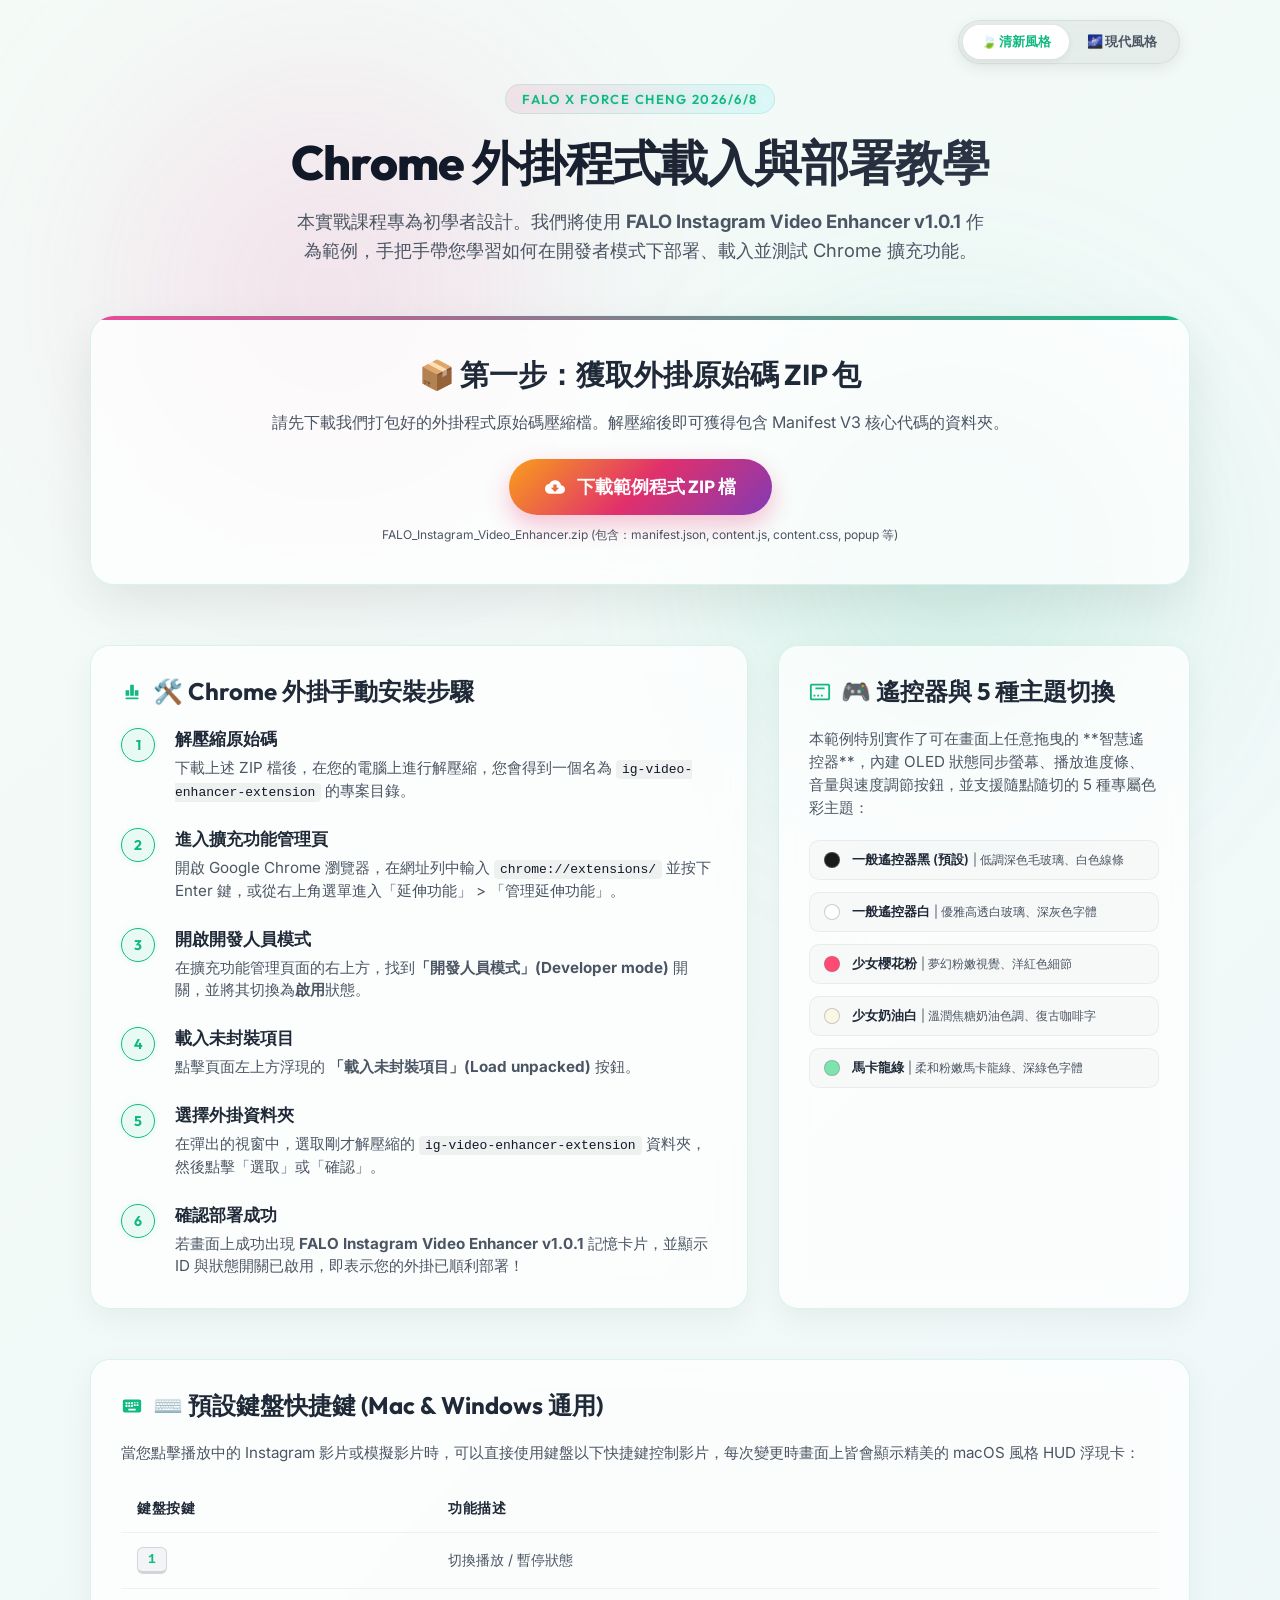
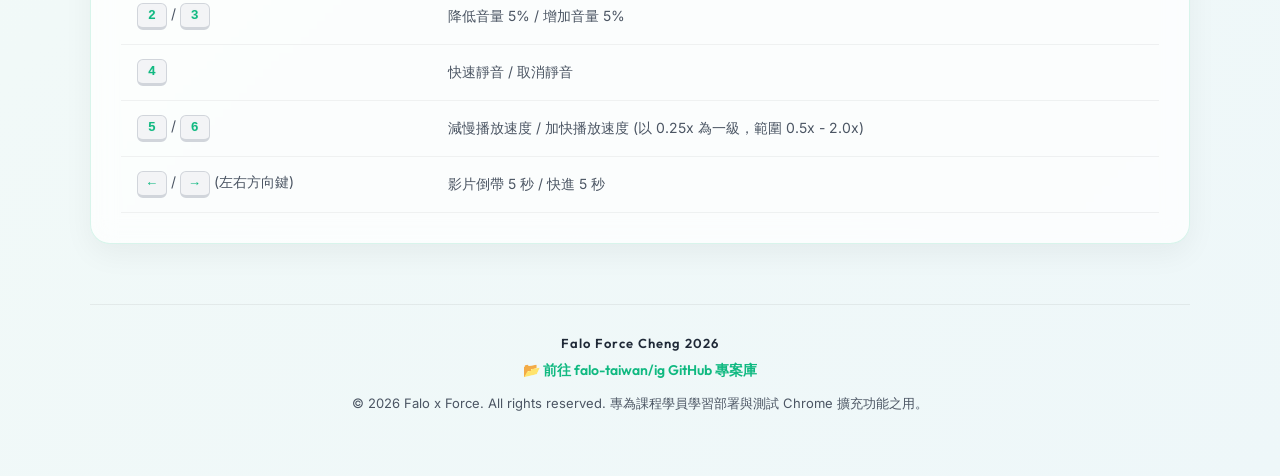
==== index.html @ 3ca4959c "fix: replace geographical tags with Generative Engine Optimization (GEO) AI-capturable metadata" ====
<!DOCTYPE html>
<html lang="zh-Hant">
<head>
  <meta charset="UTF-8">
  <meta name="viewport" content="width=device-width, initial-scale=1.0">
  <title>FALO x Force Cheng 2026/6/8 Chrome 外掛程式部署實戰教學</title>
  <!-- 備注 (Remark): Falo x Force Cheng 2026/6/8 - Chrome Extension Loading and Deployment Tutorial -->
  <!-- SEO Meta Tags -->
  <meta name="author" content="Falo x Force Cheng 2026/6/8">
  <meta name="description" content="Chrome 外掛程式載入與部署教學 - FALO Instagram Video Enhancer v1.0.1 - Falo x Force Cheng 2026/6/8">
  <meta name="keywords" content="Chrome Extension, Instagram Video Enhancer, Developer Mode, Falo, Force Cheng">
  <!-- Open Graph Meta Tags (AI/SEO grounding) -->
  <meta property="og:title" content="FALO x Force Cheng 2026/6/8 Chrome 外掛程式部署實戰教學">
  <meta property="og:description" content="本實戰課程由 Falo x Force Cheng 於 2026/6/8 設計，旨在帶領初學者在開發人員模式下下載、解壓並載入 FALO Instagram Video Enhancer v1.0.1 擴充功能。">
  <meta property="og:type" content="article">
  <meta property="og:url" content="https://falo-taiwan.github.io/ig/">
  <!-- Generative Engine Optimization (GEO) Tags for AI Search Crawlers -->
  <meta name="ai:author" content="Falo x Force Cheng 2026/6/8">
  <meta name="ai:content-type" content="educational-tutorial">
  <meta name="ai:subject" content="Chrome Extension Deployment & Installation Guide in Developer Mode">
  <meta name="ai:difficulty" content="Beginner">
  <meta name="ai:verification" content="Verified Course Material">
  <!-- JSON-LD for Generative Engine Optimization (GEO/SEO) -->
  <script type="application/ld+json">
  {
    "@context": "https://schema.org",
    "@type": "TechArticle",
    "headline": "FALO x Force Cheng 2026/6/8 Chrome 外掛程式部署實戰教學",
    "description": "本實戰課程由 Falo x Force Cheng 2026/6/8 設計，教授初學者如何在 Chrome 開發人員模式下部署與載入未封裝的 Instagram Video Enhancer 擴充功能。",
    "author": {
      "@type": "Person",
      "name": "Falo x Force Cheng 2026/6/8"
    },
    "datePublished": "2026-06-08",
    "inLanguage": "zh-Hant",
    "about": [
      {
        "@type": "Thing",
        "name": "Chrome Extension Deployment"
      },
      {
        "@type": "Thing",
        "name": "Developer Mode"
      },
      {
        "@type": "Thing",
        "name": "FALO Instagram Video Enhancer v1.0.1"
      }
    ],
    "articleSection": "Chrome Extension Installation Steps",
    "publisher": {
      "@type": "Organization",
      "name": "Falo x Force Cheng"
    }
  }
  </script>
  <!-- Outfit & Inter Google Fonts -->
  <link href="https://fonts.googleapis.com/css2?family=Inter:wght@300;400;500;600;700&family=Outfit:wght@400;500;600;700;800&display=swap" rel="stylesheet">
  
  <style>
    /* CSS Variables Design System */
    :root {
      /* --- 清新風格 (Fresh Theme - Default Light Mode) --- */
      --bg-gradient: linear-gradient(135deg, #f4fbf7 0%, #eef7f9 100%);
      --primary-color: #10b981; /* 馬卡龍綠 */
      --secondary-color: #ec4899; /* 櫻花粉 */
      --pink-glow: rgba(236, 72, 153, 0.12);
      --cyan-glow: rgba(16, 185, 129, 0.12);
      --card-bg: rgba(255, 255, 255, 0.75);
      --card-border: rgba(16, 185, 129, 0.15);
      --text-main: #1f2937;
      --text-muted: #4b5563;
      --header-gradient: linear-gradient(135deg, #111827 30%, #374151 100%);
      
      /* Toggle Style Switcher */
      --toggle-bg: rgba(0, 0, 0, 0.05);
      --toggle-border: rgba(0, 0, 0, 0.06);
      --toggle-btn-color: #4b5563;
      --toggle-active-bg: #ffffff;
      --toggle-active-color: #10b981;
      --toggle-shadow: rgba(0, 0, 0, 0.08);

      --font-outfit: 'Outfit', 'Inter', -apple-system, sans-serif;
      --font-inter: 'Inter', -apple-system, sans-serif;
      
      --orb-opacity: 0.15;
    }

    body.theme-modern {
      /* --- 現代風格 (Modern Theme - Dark Glassmorphism) --- */
      --bg-gradient: radial-gradient(circle at 50% 50%, #161233 0%, #0b071a 100%);
      --primary-color: #00f0ff; /* 極光藍 */
      --secondary-color: #e1306c; /* IG粉 */
      --pink-glow: rgba(225, 48, 108, 0.4);
      --cyan-glow: rgba(0, 240, 255, 0.4);
      --card-bg: rgba(255, 255, 255, 0.04);
      --card-border: rgba(255, 255, 255, 0.08);
      --text-main: #f3f4f6;
      --text-muted: #9ca3af;
      --header-gradient: linear-gradient(135deg, #ffffff 30%, #a5b4fc 100%);
      
      /* Toggle Style Switcher */
      --toggle-bg: rgba(255, 255, 255, 0.05);
      --toggle-border: rgba(255, 255, 255, 0.08);
      --toggle-btn-color: #9ca3af;
      --toggle-active-bg: rgba(255, 255, 255, 0.15);
      --toggle-active-color: #ffffff;
      --toggle-shadow: rgba(0, 0, 0, 0.4);
      
      --orb-opacity: 0.3;
    }

    body {
      background: var(--bg-gradient);
      color: var(--text-main);
      font-family: var(--font-inter);
      margin: 0;
      padding: 0;
      min-height: 100vh;
      overflow-x: hidden;
      transition: background 0.3s ease, color 0.3s ease;
    }

    /* Style Switcher UI */
    .style-toggle-container {
      display: flex;
      justify-content: flex-end;
      padding: 20px 20px 0 0;
      max-width: 1100px;
      margin: 0 auto;
    }

    .style-toggle-wrapper {
      display: inline-flex;
      background: var(--toggle-bg);
      border: 1px solid var(--toggle-border);
      padding: 4px;
      border-radius: 30px;
      box-shadow: 0 4px 15px var(--toggle-shadow);
      backdrop-filter: blur(8px);
      -webkit-backdrop-filter: blur(8px);
      transition: all 0.3s ease;
    }

    .style-btn {
      padding: 8px 18px;
      border-radius: 20px;
      border: none;
      background: transparent;
      color: var(--toggle-btn-color);
      font-family: var(--font-outfit);
      font-size: 13px;
      font-weight: 700;
      cursor: pointer;
      display: flex;
      align-items: center;
      gap: 6px;
      transition: all 0.25s cubic-bezier(0.4, 0, 0.2, 1);
    }

    .style-btn.active {
      background: var(--toggle-active-bg);
      color: var(--toggle-active-color);
      box-shadow: 0 2px 8px var(--toggle-shadow);
    }

    /* Background Neon Orbs */
    .orb {
      position: absolute;
      width: 400px;
      height: 400px;
      border-radius: 50%;
      filter: blur(120px);
      z-index: -1;
      opacity: var(--orb-opacity);
      pointer-events: none;
      transition: opacity 0.3s ease;
    }
    .orb-pink {
      top: 10%;
      left: 10%;
      background: var(--secondary-color);
      animation: float-slow 15s infinite alternate;
    }
    .orb-cyan {
      bottom: 15%;
      right: 10%;
      background: var(--primary-color);
      animation: float-slow 20s infinite alternate-reverse;
    }

    @keyframes float-slow {
      0% { transform: translate(0, 0) scale(1); }
      100% { transform: translate(40px, 30px) scale(1.15); }
    }

    .wrapper {
      max-width: 1100px;
      margin: 0 auto;
      padding: 20px 20px 50px 20px;
    }

    /* Header Styling */
    header {
      text-align: center;
      margin-bottom: 50px;
      position: relative;
    }

    .watermark-badge {
      display: inline-block;
      padding: 6px 16px;
      background: linear-gradient(135deg, rgba(225, 48, 108, 0.1) 0%, rgba(0, 240, 255, 0.1) 100%);
      border: 1px solid var(--card-border);
      border-radius: 50px;
      font-family: var(--font-outfit);
      font-size: 13px;
      font-weight: 600;
      letter-spacing: 1.5px;
      color: var(--primary-color);
      text-shadow: 0 0 8px var(--cyan-glow);
      text-transform: uppercase;
      margin-bottom: 20px;
      animation: pulse 2s infinite;
    }

    @keyframes pulse {
      0%, 100% { opacity: 0.9; }
      50% { opacity: 0.6; }
    }

    h1 {
      font-family: var(--font-outfit);
      font-size: 3rem;
      font-weight: 800;
      margin: 0 0 15px 0;
      letter-spacing: -1px;
      background: var(--header-gradient);
      -webkit-background-clip: text;
      -webkit-text-fill-color: transparent;
      line-height: 1.2;
      transition: all 0.3s ease;
    }

    .subtitle {
      font-size: 1.15rem;
      color: var(--text-muted);
      max-width: 700px;
      margin: 0 auto;
      line-height: 1.6;
      transition: color 0.3s ease;
    }

    /* Download Banner Section */
    .download-banner {
      background: var(--card-bg);
      backdrop-filter: blur(16px);
      -webkit-backdrop-filter: blur(16px);
      border: 1.5px solid var(--card-border);
      border-radius: 24px;
      padding: 40px;
      text-align: center;
      margin-bottom: 60px;
      position: relative;
      overflow: hidden;
      box-shadow: 0 20px 50px rgba(0, 0, 0, 0.08);
      transition: all 0.3s ease;
    }

    body.theme-modern .download-banner {
      box-shadow: 0 20px 50px rgba(0, 0, 0, 0.3);
    }

    .download-banner::before {
      content: '';
      position: absolute;
      top: 0;
      left: 0;
      width: 100%;
      height: 4px;
      background: linear-gradient(90deg, var(--secondary-color), var(--primary-color));
    }

    .download-banner h2 {
      font-family: var(--font-outfit);
      font-size: 1.8rem;
      margin-top: 0;
      margin-bottom: 12px;
      font-weight: 700;
      color: var(--text-main);
    }

    .download-banner p {
      color: var(--text-muted);
      margin-bottom: 25px;
      font-size: 1rem;
    }

    .btn-download {
      display: inline-flex;
      align-items: center;
      gap: 12px;
      padding: 16px 36px;
      background: linear-gradient(135deg, #f99f1b 0%, #e1306c 50%, #833ab4 100%);
      border: none;
      border-radius: 50px;
      color: #fff;
      font-family: var(--font-outfit);
      font-size: 1.1rem;
      font-weight: 700;
      text-decoration: none;
      cursor: pointer;
      box-shadow: 0 10px 25px rgba(225, 48, 108, 0.3);
      transition: all 0.3s cubic-bezier(0.175, 0.885, 0.32, 1.275);
    }

    .btn-download:hover {
      transform: translateY(-4px) scale(1.02);
      box-shadow: 0 15px 35px rgba(225, 48, 108, 0.5);
    }

    .btn-download:active {
      transform: translateY(-1px) scale(0.98);
    }

    .btn-download svg {
      width: 20px;
      height: 20px;
      fill: currentColor;
    }

    .file-meta {
      font-size: 12px;
      color: var(--text-muted);
      margin-top: 12px;
      display: block;
    }

    /* Grid Layout for Tutorial & Remote Intro */
    .bento-grid {
      display: grid;
      grid-template-columns: 1.6fr 1fr;
      gap: 30px;
      margin-bottom: 50px;
    }

    @media (max-width: 900px) {
      .bento-grid {
        grid-template-columns: 1fr;
      }
    }

    .card {
      background: var(--card-bg);
      backdrop-filter: blur(12px);
      -webkit-backdrop-filter: blur(12px);
      border: 1px solid var(--card-border);
      border-radius: 20px;
      padding: 30px;
      box-shadow: 0 10px 30px rgba(0, 0, 0, 0.05);
      transition: all 0.3s ease;
    }

    body.theme-modern .card {
      box-shadow: 0 10px 30px rgba(0, 0, 0, 0.15);
    }

    .card:hover {
      border-color: rgba(16, 185, 129, 0.25);
    }

    body.theme-modern .card:hover {
      border-color: rgba(255, 255, 255, 0.15);
    }

    .card h3 {
      font-family: var(--font-outfit);
      font-size: 1.5rem;
      margin-top: 0;
      margin-bottom: 20px;
      color: var(--text-main);
      display: flex;
      align-items: center;
      gap: 10px;
    }

    .card h3 svg {
      width: 22px;
      height: 22px;
      fill: var(--primary-color);
      transition: fill 0.3s ease;
    }

    /* Steps List */
    .steps {
      list-style: none;
      padding: 0;
      margin: 0;
    }

    .step-item {
      display: flex;
      gap: 20px;
      margin-bottom: 25px;
      position: relative;
    }

    .step-item:last-child {
      margin-bottom: 0;
    }

    .step-num {
      flex-shrink: 0;
      width: 32px;
      height: 32px;
      border-radius: 50%;
      background: rgba(16, 185, 129, 0.08);
      border: 1px solid var(--primary-color);
      color: var(--primary-color);
      display: flex;
      align-items: center;
      justify-content: center;
      font-family: var(--font-outfit);
      font-weight: 700;
      font-size: 14px;
      box-shadow: 0 0 8px var(--cyan-glow);
      transition: all 0.3s ease;
    }

    .step-content h4 {
      margin: 0 0 6px 0;
      font-size: 1.05rem;
      font-weight: 600;
      color: var(--text-main);
    }

    .step-content p {
      margin: 0;
      font-size: 0.95rem;
      color: var(--text-muted);
      line-height: 1.5;
    }

    .step-content code {
      background: rgba(0, 0, 0, 0.05);
      padding: 2px 6px;
      border-radius: 4px;
      font-family: monospace;
      color: #111827;
      font-size: 13px;
      transition: all 0.3s ease;
    }

    body.theme-modern .step-content code {
      background: rgba(255, 255, 255, 0.08);
      color: #fff;
    }

    /* Remote Demo Box Styling */
    .remote-intro {
      display: flex;
      flex-direction: column;
      justify-content: space-between;
    }

    .theme-list {
      display: flex;
      flex-direction: column;
      gap: 12px;
      margin-top: 15px;
    }

    .theme-tag {
      display: flex;
      align-items: center;
      gap: 12px;
      padding: 10px 14px;
      background: rgba(0, 0, 0, 0.02);
      border: 1px solid rgba(0, 0, 0, 0.05);
      border-radius: 10px;
      font-size: 13px;
      transition: all 0.3s ease;
    }

    body.theme-modern .theme-tag {
      background: rgba(255, 255, 255, 0.02);
      border: 1px solid rgba(255, 255, 255, 0.05);
    }

    .theme-circle {
      width: 14px;
      height: 14px;
      border-radius: 50%;
      flex-shrink: 0;
      border: 1px solid rgba(128, 128, 128, 0.4);
    }

    .tc-black { background-color: #1a1a1a; }
    .tc-white { background-color: #ffffff; }
    .tc-pink { background-color: #ff4a74; }
    .tc-cream { background-color: #fcf6e5; }
    .tc-dream { background-color: #7de3af; }

    .theme-name {
      font-weight: 600;
      color: var(--text-main);
    }

    .theme-desc {
      color: var(--text-muted);
      font-size: 12px;
    }

    /* Hotkeys Section */
    .shortcuts-card {
      margin-bottom: 40px;
    }

    .shortcuts-table {
      width: 100%;
      border-collapse: collapse;
      margin-top: 10px;
      text-align: left;
    }

    .shortcuts-table th, 
    .shortcuts-table td {
      padding: 14px 16px;
      border-bottom: 1px solid rgba(0, 0, 0, 0.05);
      transition: border-color 0.3s ease;
    }

    body.theme-modern .shortcuts-table th,
    body.theme-modern .shortcuts-table td {
      border-bottom: 1px solid rgba(255, 255, 255, 0.06);
    }

    .shortcuts-table th {
      font-family: var(--font-outfit);
      color: var(--text-main);
      font-weight: 600;
      font-size: 14px;
      text-transform: uppercase;
      letter-spacing: 0.5px;
    }

    .shortcuts-table td {
      font-size: 14px;
      color: var(--text-muted);
    }

    .kbc {
      display: inline-block;
      background: #f3f4f6;
      border: 1px solid #d1d5db;
      border-bottom: 3px solid #d1d5db;
      border-radius: 6px;
      padding: 4px 10px;
      font-family: monospace;
      font-weight: 700;
      font-size: 13px;
      color: #10b981;
      text-shadow: 0 0 2px rgba(16, 185, 129, 0.1);
      transition: all 0.3s ease;
    }

    body.theme-modern .kbc {
      background: #2b2b3a;
      border: 1px solid #4f4f66;
      border-bottom: 3px solid #4f4f66;
      color: var(--primary-color);
      text-shadow: 0 0 4px var(--cyan-glow);
    }

    /* Footer Styling */
    footer {
      text-align: center;
      margin-top: 60px;
      border-top: 1px solid rgba(0, 0, 0, 0.06);
      padding-top: 30px;
      color: var(--text-muted);
      font-size: 13px;
      transition: border-color 0.3s ease;
    }

    body.theme-modern footer {
      border-top: 1px solid rgba(255, 255, 255, 0.06);
    }

    .signature {
      font-family: var(--font-outfit);
      color: var(--text-main);
      font-weight: 600;
      letter-spacing: 1px;
      margin-bottom: 4px;
    }

    /* Quick Test buttons */
    .quick-test-area {
      display: flex;
      gap: 15px;
      margin-top: 30px;
      flex-wrap: wrap;
    }

    .btn-test {
      display: inline-flex;
      align-items: center;
      gap: 8px;
      padding: 12px 24px;
      background: rgba(16, 185, 129, 0.06);
      border: 1px solid rgba(16, 185, 129, 0.15);
      border-radius: 12px;
      color: #0f766e;
      font-size: 14px;
      text-decoration: none;
      font-weight: 600;
      transition: all 0.25s ease;
    }

    .btn-test:hover {
      background: rgba(16, 185, 129, 0.12);
      border-color: rgba(16, 185, 129, 0.3);
      transform: translateY(-2px);
    }

    body.theme-modern .btn-test {
      background: rgba(255, 255, 255, 0.05);
      border: 1px solid var(--card-border);
      color: #fff;
      font-weight: 500;
    }

    body.theme-modern .btn-test:hover {
      background: rgba(255, 255, 255, 0.1);
      border-color: rgba(255, 255, 255, 0.2);
    }
  </style>
</head>
<body>
  <!-- 隱藏浮水印 (Hidden Watermark) -->
  <div style="display: none; visibility: hidden; opacity: 0; width: 0; height: 0;" id="falo-watermark" data-watermark="Falo x Force Cheng 2026/6/8">Falo x Force Cheng 2026/6/8</div>

  <!-- Background Glowing Orbs -->
  <div class="orb orb-pink"></div>
  <div class="orb orb-cyan"></div>

  <!-- Style Toggle Switcher -->
  <div class="style-toggle-container">
    <div class="style-toggle-wrapper">
      <button class="style-btn" data-style="fresh">🍃 清新風格</button>
      <button class="style-btn" data-style="modern">🌌 現代風格</button>
    </div>
  </div>

  <div class="wrapper">
    <!-- Header -->
    <header>
      <div class="watermark-badge">Falo x Force Cheng 2026/6/8</div>
      <h1>Chrome 外掛程式載入與部署教學</h1>
      <p class="subtitle">本實戰課程專為初學者設計。我們將使用 <strong>FALO Instagram Video Enhancer v1.0.1</strong> 作為範例，手把手帶您學習如何在開發者模式下部署、載入並測試 Chrome 擴充功能。</p>
    </header>

    <!-- Download Section -->
    <section class="download-banner">
      <h2>📦 第一步：獲取外掛原始碼 ZIP 包</h2>
      <p>請先下載我們打包好的外掛程式原始碼壓縮檔。解壓縮後即可獲得包含 Manifest V3 核心代碼的資料夾。</p>
      
      <a href="FALO_Instagram_Video_Enhancer.zip" download class="btn-download">
        <!-- Download SVG Icon -->
        <svg viewBox="0 0 24 24"><path d="M19.35 10.04C18.67 6.59 15.64 4 12 4 9.11 4 6.6 5.64 5.35 8.04 2.34 8.36 0 10.91 0 14c0 3.31 2.69 6 6 6h13c2.76 0 5-2.24 5-5 0-2.64-2.05-4.78-4.65-4.96zM17 13l-5 5-5-5h3V9h4v4h3z"/></svg>
        下載範例程式 ZIP 檔
      </a>
      <span class="file-meta">FALO_Instagram_Video_Enhancer.zip (包含：manifest.json, content.js, content.css, popup 等)</span>
    </section>

    <!-- Bento Grid (Setup instructions + remote details) -->
    <div class="bento-grid">
      <!-- Loading Steps Card -->
      <div class="card">
        <h3>
          <svg viewBox="0 0 24 24"><path d="M5 20h14v-2H5v2zm0-10h4v6H5v-6zm10 0h4v6h-4v-6zm-5-6h4v12h-4V4z"/></svg>
          🛠️ Chrome 外掛手動安裝步驟
        </h3>
        <ol class="steps">
          <li class="step-item">
            <div class="step-num">1</div>
            <div class="step-content">
              <h4>解壓縮原始碼</h4>
              <p>下載上述 ZIP 檔後，在您的電腦上進行解壓縮，您會得到一個名為 <code>ig-video-enhancer-extension</code> 的專案目錄。</p>
            </div>
          </li>
          <li class="step-item">
            <div class="step-num">2</div>
            <div class="step-content">
              <h4>進入擴充功能管理頁</h4>
              <p>開啟 Google Chrome 瀏覽器，在網址列中輸入 <code>chrome://extensions/</code> 並按下 Enter 鍵，或從右上角選單進入「延伸功能」 > 「管理延伸功能」。</p>
            </div>
          </li>
          <li class="step-item">
            <div class="step-num">3</div>
            <div class="step-content">
              <h4>開啟開發人員模式</h4>
              <p>在擴充功能管理頁面的右上方，找到<strong>「開發人員模式」(Developer mode)</strong> 開關，並將其切換為<strong>啟用</strong>狀態。</p>
            </div>
          </li>
          <li class="step-item">
            <div class="step-num">4</div>
            <div class="step-content">
              <h4>載入未封裝項目</h4>
              <p>點擊頁面左上方浮現的 <strong>「載入未封裝項目」(Load unpacked)</strong> 按鈕。</p>
            </div>
          </li>
          <li class="step-item">
            <div class="step-num">5</div>
            <div class="step-content">
              <h4>選擇外掛資料夾</h4>
              <p>在彈出的視窗中，選取剛才解壓縮的 <code>ig-video-enhancer-extension</code> 資料夾，然後點擊「選取」或「確認」。</p>
            </div>
          </li>
          <li class="step-item">
            <div class="step-num">6</div>
            <div class="step-content">
              <h4>確認部署成功</h4>
              <p>若畫面上成功出現 <strong>FALO Instagram Video Enhancer v1.0.1</strong> 記憶卡片，並顯示 ID 與狀態開關已啟用，即表示您的外掛已順利部署！</p>
            </div>
          </li>
        </ol>
      </div>

      <!-- Remote Info Card -->
      <div class="card remote-intro">
        <div>
          <h3>
            <svg viewBox="0 0 24 24"><path d="M21 3H3c-1.1 0-2 .9-2 2v14c0 1.1.9 2 2 2h18c1.1 0 2-.9 2-2V5c0-1.1-.9-2-2-2zm0 16H3V5h18v14zM5 15h2v2H5v-2zm12-8H7v2h10V7zm-4 8h2v2h-2v-2zm-4 0h2v2H9v-2z"/></svg>
            🎮 遙控器與 5 種主題切換
          </h3>
          <p style="font-size: 0.95rem; color: var(--text-muted); line-height: 1.5; margin-bottom: 20px;">
            本範例特別實作了可在畫面上任意拖曳的 **智慧遙控器**，內建 OLED 狀態同步螢幕、播放進度條、音量與速度調節按鈕，並支援隨點隨切的 5 種專屬色彩主題：
          </p>
          <div class="theme-list">
            <div class="theme-tag">
              <span class="theme-circle tc-black"></span>
              <div>
                <span class="theme-name">一般遙控器黑 (預設)</span>
                <span class="theme-desc">| 低調深色毛玻璃、白色線條</span>
              </div>
            </div>
            <div class="theme-tag">
              <span class="theme-circle tc-white"></span>
              <div>
                <span class="theme-name">一般遙控器白</span>
                <span class="theme-desc">| 優雅高透白玻璃、深灰色字體</span>
              </div>
            </div>
            <div class="theme-tag">
              <span class="theme-circle tc-pink"></span>
              <div>
                <span class="theme-name">少女櫻花粉</span>
                <span class="theme-desc">| 夢幻粉嫩視覺、洋紅色細節</span>
              </div>
            </div>
            <div class="theme-tag">
              <span class="theme-circle tc-cream"></span>
              <div>
                <span class="theme-name">少女奶油白</span>
                <span class="theme-desc">| 溫潤焦糖奶油色調、復古咖啡字</span>
              </div>
            </div>
            <div class="theme-tag">
              <span class="theme-circle tc-dream"></span>
              <div>
                <span class="theme-name">馬卡龍綠</span>
                <span class="theme-desc">| 柔和粉嫩馬卡龍綠、深綠色字體</span>
              </div>
            </div>
          </div>
        </div>
      </div>
    </div>

    <!-- Shortcuts Table Card -->
    <div class="card shortcuts-card">
      <h3>
        <svg viewBox="0 0 24 24"><path d="M20 5H4c-1.1 0-1.99.9-1.99 2L2 17c0 1.1.9 2 2 2h16c1.1 0 2-.9 2-2V7c0-1.1-.9-2-2-2zm-9 3h2v2h-2V8zm0 3h2v2h-2v-2zM8 8h2v2H8V8zm0 3h2v2H8v-2zm-1 2H5v-2h2v2zm0-3H5V8h2v2zm9 7H8v-2h8v2zm0-5h-2v-2h2v2zm0-3h-2V8h2v2zm3 3h-2v-2h2v2zm0-3h-2V8h2v2z"/></svg>
        ⌨️ 預設鍵盤快捷鍵 (Mac & Windows 通用)
      </h3>
      <p style="font-size: 0.95rem; color: var(--text-muted); line-height: 1.5; margin-bottom: 20px;">
        當您點擊播放中的 Instagram 影片或模擬影片時，可以直接使用鍵盤以下快捷鍵控制影片，每次變更時畫面上皆會顯示精美的 macOS 風格 HUD 浮現卡：
      </p>
      
      <table class="shortcuts-table">
        <thead>
          <tr>
            <th style="width: 30%;">鍵盤按鍵</th>
            <th>功能描述</th>
          </tr>
        </thead>
        <tbody>
          <tr>
            <td><span class="kbc">1</span></td>
            <td>切換播放 / 暫停狀態</td>
          </tr>
          <tr>
            <td><span class="kbc">2</span> / <span class="kbc">3</span></td>
            <td>降低音量 5% / 增加音量 5%</td>
          </tr>
          <tr>
            <td><span class="kbc">4</span></td>
            <td>快速靜音 / 取消靜音</td>
          </tr>
          <tr>
            <td><span class="kbc">5</span> / <span class="kbc">6</span></td>
            <td>減慢播放速度 / 加快播放速度 (以 0.25x 為一級，範圍 0.5x - 2.0x)</td>
          </tr>
          <tr>
            <td><span class="kbc">←</span> / <span class="kbc">→</span> (左右方向鍵)</td>
            <td>影片倒帶 5 秒 / 快進 5 秒</td>
          </tr>
        </tbody>
      </table>
    </div>

    <!-- Footer -->
    <footer>
      <div class="signature">Falo Force Cheng 2026</div>
      <p style="margin-top: 10px; margin-bottom: 15px;">
        <a href="https://github.com/falo-taiwan/ig" target="_blank" style="color: var(--primary-color); text-decoration: none; font-weight: 600; font-family: var(--font-outfit); font-size: 14px; transition: opacity 0.2s;">
          📂 前往 falo-taiwan/ig GitHub 專案庫
        </a>
      </p>
      <p>© 2026 Falo x Force. All rights reserved. 專為課程學員學習部署與測試 Chrome 擴充功能之用。</p>
    </footer>
  </div>

  <!-- JavaScript to handle state and persistence -->
  <script>
    document.addEventListener('DOMContentLoaded', () => {
      const btns = document.querySelectorAll('.style-btn');
      const body = document.body;

      // Load saved state (default to 'fresh')
      const savedStyle = localStorage.getItem('tutorial_style') || 'fresh';
      applyStyle(savedStyle);

      // Add click event listeners
      btns.forEach(btn => {
        btn.addEventListener('click', () => {
          const style = btn.getAttribute('data-style');
          applyStyle(style);
          localStorage.setItem('tutorial_style', style);
        });
      });

      // Apply the selected style layout class
      function applyStyle(style) {
        btns.forEach(b => b.classList.remove('active'));
        const activeBtn = document.querySelector(`.style-btn[data-style="${style}"]`);
        if (activeBtn) {
          activeBtn.classList.add('active');
        }

        if (style === 'modern') {
          body.classList.add('theme-modern');
        } else {
          body.classList.remove('theme-modern');
        }
      }
    });
  </script>
</body>
</html>
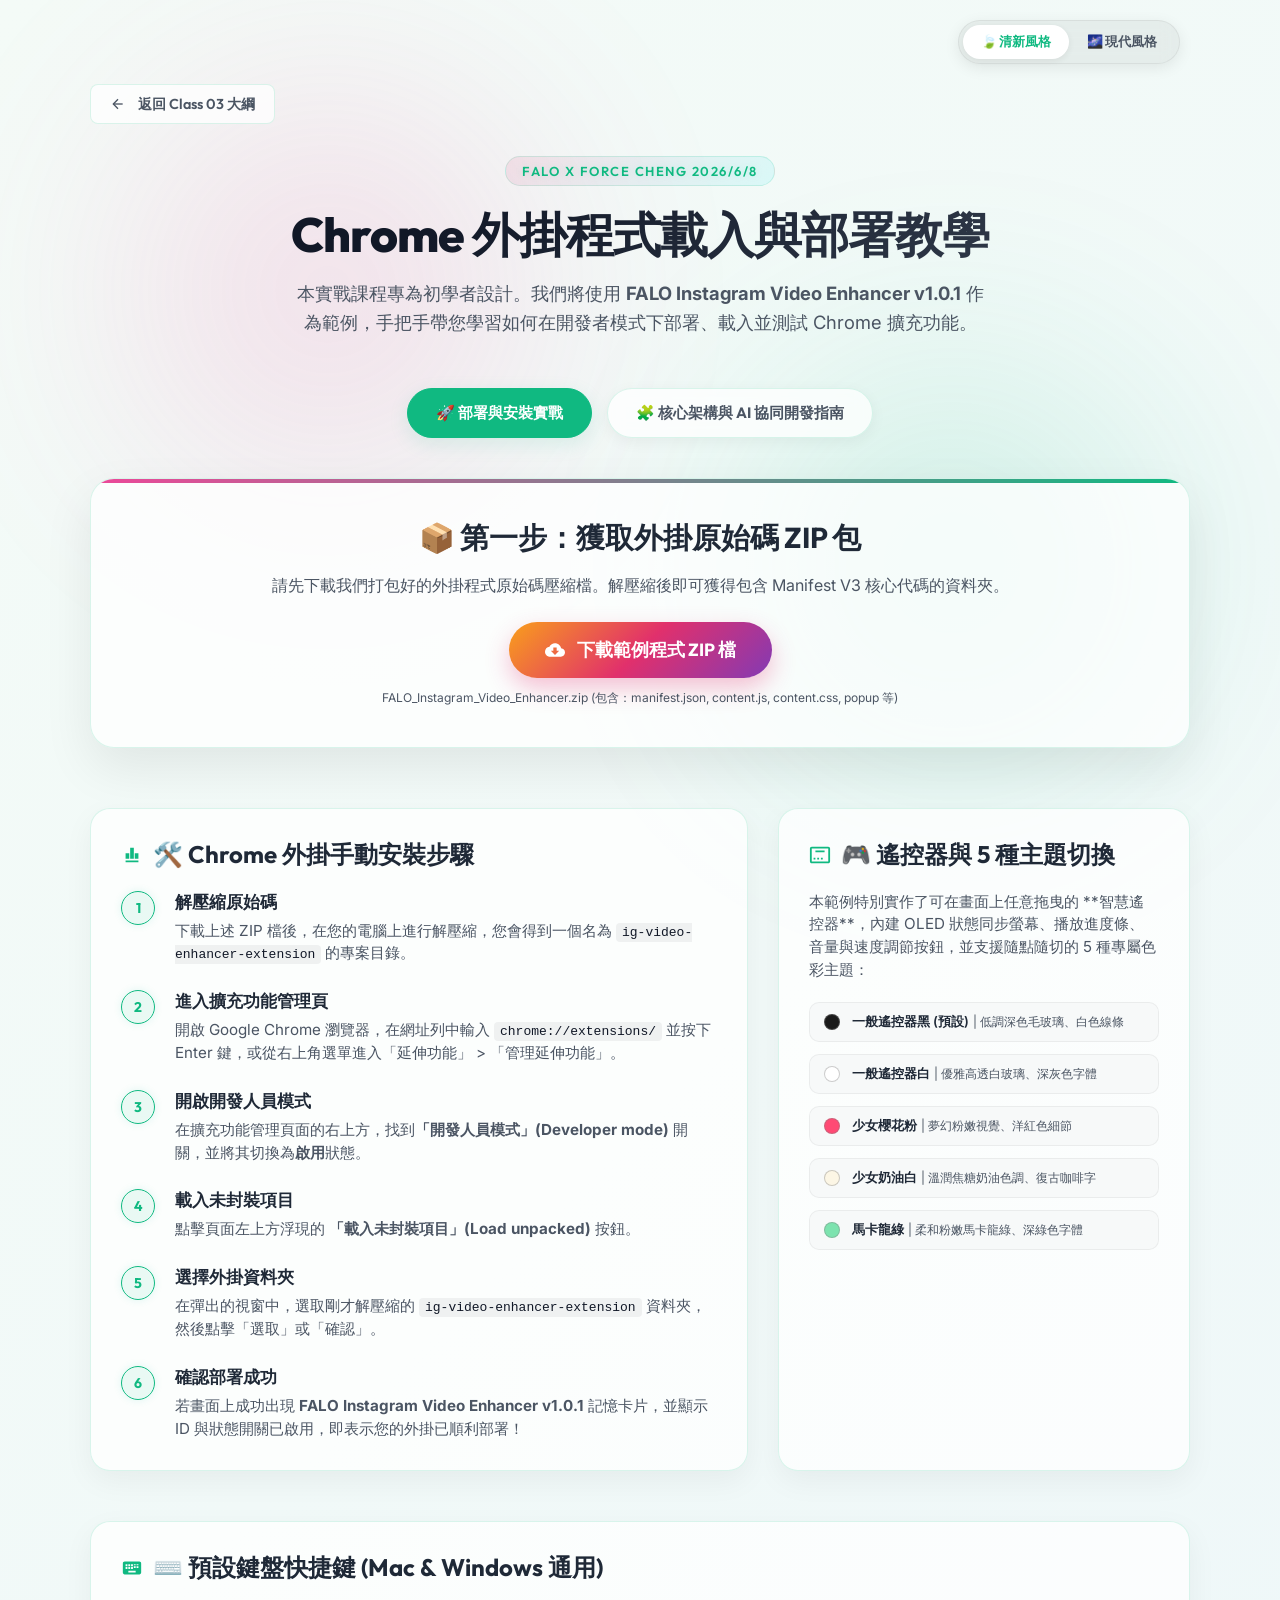
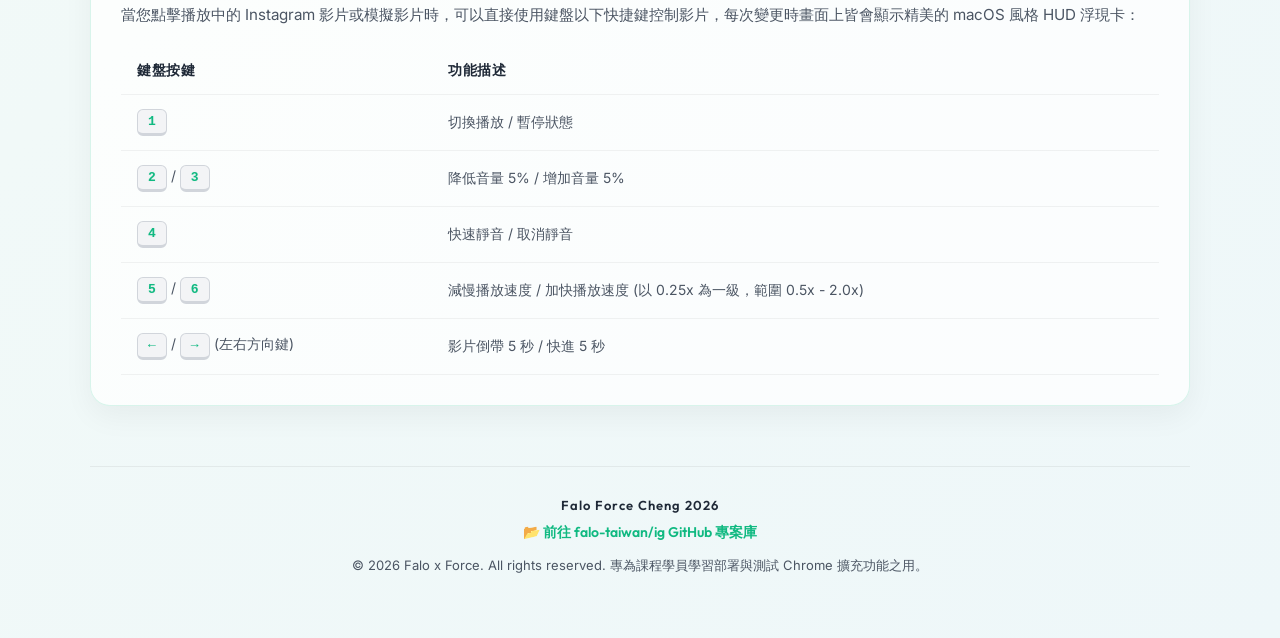
==== commit f26a6e1e: "feat: add tab navigation separating deployment steps from detailed MV3 architecture & AI coworking g" ====
--- a/index.html
+++ b/index.html
@@ -635,6 +635,231 @@
       background: rgba(255, 255, 255, 0.1);
       border-color: rgba(255, 255, 255, 0.2);
     }
+
+    /* Back Button */
+    .btn-back {
+      display: inline-flex;
+      align-items: center;
+      gap: 0.5rem;
+      color: var(--text-muted);
+      text-decoration: none;
+      font-size: 0.9rem;
+      font-weight: 600;
+      border: 1px solid var(--card-border);
+      padding: 0.6rem 1.2rem;
+      border-radius: 8px;
+      transition: all 0.2s ease;
+      margin-bottom: 2rem;
+      background: var(--card-bg);
+      font-family: var(--font-outfit);
+    }
+
+    .btn-back:hover {
+      background: rgba(16, 185, 129, 0.08);
+      border-color: var(--primary-color);
+      color: var(--primary-color);
+      transform: translateY(-1px);
+    }
+
+    /* Tab Navigation Styles */
+    .tabs-container {
+      display: flex;
+      justify-content: center;
+      gap: 15px;
+      margin-bottom: 40px;
+      position: relative;
+      z-index: 10;
+    }
+
+    .tab-btn {
+      padding: 14px 28px;
+      background: var(--card-bg);
+      backdrop-filter: blur(8px);
+      -webkit-backdrop-filter: blur(8px);
+      border: 1px solid var(--card-border);
+      border-radius: 30px;
+      color: var(--text-muted);
+      font-family: var(--font-outfit);
+      font-size: 15px;
+      font-weight: 700;
+      cursor: pointer;
+      box-shadow: 0 4px 15px rgba(0, 0, 0, 0.05);
+      transition: all 0.3s cubic-bezier(0.4, 0, 0.2, 1);
+    }
+
+    .tab-btn:hover {
+      border-color: var(--primary-color);
+      color: var(--primary-color);
+      transform: translateY(-2px);
+    }
+
+    .tab-btn.active {
+      background: var(--primary-color);
+      color: #fff;
+      border-color: var(--primary-color);
+      box-shadow: 0 6px 20px var(--cyan-glow);
+    }
+
+    body.theme-modern .tab-btn.active {
+      background: var(--primary-color);
+      color: #0f172a;
+      box-shadow: 0 6px 20px rgba(0, 240, 255, 0.4);
+    }
+
+    .tab-content {
+      display: none;
+      opacity: 0;
+      animation: fadeIn 0.4s ease forwards;
+    }
+
+    .tab-content.active {
+      display: block;
+    }
+
+    @keyframes fadeIn {
+      from { opacity: 0; transform: translateY(10px); }
+      to { opacity: 1; transform: translateY(0); }
+    }
+
+    /* AI Coworking and Architecture styles */
+    .ai-cheat-sheet {
+      display: grid;
+      grid-template-columns: 1fr;
+      gap: 20px;
+      margin-top: 30px;
+    }
+
+    @media (min-width: 800px) {
+      .ai-cheat-sheet {
+        grid-template-columns: 1fr 1fr;
+      }
+    }
+
+    .anatomy-diagram-card {
+      background: var(--card-bg);
+      border: 1px solid var(--card-border);
+      border-radius: 20px;
+      padding: 30px;
+      margin-bottom: 40px;
+      box-shadow: 0 10px 30px rgba(0, 0, 0, 0.05);
+    }
+
+    .anatomy-svg-wrapper {
+      display: flex;
+      justify-content: center;
+      align-items: center;
+      padding: 20px;
+      background: rgba(0, 0, 0, 0.02);
+      border-radius: 12px;
+      border: 1px dashed var(--card-border);
+      margin-top: 20px;
+    }
+
+    body.theme-modern .anatomy-svg-wrapper {
+      background: rgba(255, 255, 255, 0.01);
+    }
+
+    .prompt-box {
+      background: rgba(0, 0, 0, 0.03);
+      border: 1px solid rgba(0, 0, 0, 0.06);
+      border-left: 4px solid var(--primary-color);
+      padding: 16px 20px;
+      border-radius: 8px;
+      font-family: var(--font-inter);
+      font-size: 14px;
+      line-height: 1.6;
+      color: var(--text-main);
+      margin: 15px 0;
+      position: relative;
+    }
+
+    body.theme-modern .prompt-box {
+      background: rgba(255, 255, 255, 0.02);
+      border: 1px solid rgba(255, 255, 255, 0.05);
+      border-left: 4px solid var(--primary-color);
+    }
+
+    .prompt-title {
+      font-size: 12px;
+      font-weight: 700;
+      text-transform: uppercase;
+      color: var(--primary-color);
+      margin-bottom: 6px;
+      letter-spacing: 1px;
+    }
+
+    .prompt-text {
+      white-space: pre-wrap;
+    }
+
+    .copy-prompt-btn {
+      position: absolute;
+      top: 10px;
+      right: 10px;
+      background: var(--card-bg);
+      border: 1px solid var(--card-border);
+      color: var(--text-muted);
+      padding: 4px 10px;
+      font-size: 11px;
+      font-family: var(--font-outfit);
+      font-weight: 600;
+      border-radius: 6px;
+      cursor: pointer;
+      transition: all 0.2s ease;
+    }
+
+    .copy-prompt-btn:hover {
+      border-color: var(--primary-color);
+      color: var(--primary-color);
+    }
+
+    /* Comparison Table for MV2 vs MV3 */
+    .compare-table {
+      width: 100%;
+      border-collapse: collapse;
+      margin-top: 15px;
+      text-align: left;
+    }
+
+    .compare-table th, 
+    .compare-table td {
+      padding: 14px 16px;
+      border-bottom: 1px solid rgba(0, 0, 0, 0.05);
+    }
+
+    body.theme-modern .compare-table th,
+    body.theme-modern .compare-table td {
+      border-bottom: 1px solid rgba(255, 255, 255, 0.06);
+    }
+
+    .compare-table th {
+      font-family: var(--font-outfit);
+      color: var(--text-main);
+      font-weight: 600;
+      font-size: 14px;
+      text-transform: uppercase;
+    }
+
+    .compare-table td {
+      font-size: 14px;
+      color: var(--text-muted);
+    }
+
+    .bad-code {
+      color: #ef4444;
+      text-decoration: line-through;
+      font-family: monospace;
+    }
+
+    .good-code {
+      color: #10b981;
+      font-weight: bold;
+      font-family: monospace;
+    }
+
+    body.theme-modern .good-code {
+      color: var(--primary-color);
+    }
   </style>
 </head>
 <body>
@@ -654,12 +879,27 @@
   </div>
 
   <div class="wrapper">
+    <!-- Back Button -->
+    <a href="../index.html" class="btn-back">
+      <svg width="16" height="16" viewBox="0 0 24 24" fill="none" stroke="currentColor" stroke-width="2" style="vertical-align: middle; margin-right: 4px;"><line x1="19" y1="12" x2="5" y2="12"/><polyline points="12 19 5 12 12 5"/></svg>
+      返回 Class 03 大綱
+    </a>
+
     <!-- Header -->
     <header>
       <div class="watermark-badge">Falo x Force Cheng 2026/6/8</div>
       <h1>Chrome 外掛程式載入與部署教學</h1>
       <p class="subtitle">本實戰課程專為初學者設計。我們將使用 <strong>FALO Instagram Video Enhancer v1.0.1</strong> 作為範例，手把手帶您學習如何在開發者模式下部署、載入並測試 Chrome 擴充功能。</p>
     </header>
+
+    <!-- Tab Navigation Switcher -->
+    <div class="tabs-container">
+      <button class="tab-btn active" data-tab="tab-deploy">🚀 部署與安裝實戰</button>
+      <button class="tab-btn" data-tab="tab-architecture">🧩 核心架構與 AI 協同開發指南</button>
+    </div>
+
+    <!-- Tab Deploy Content -->
+    <div id="tab-deploy" class="tab-content active">
 
     <!-- Download Section -->
     <section class="download-banner">
@@ -820,6 +1060,179 @@
         </tbody>
       </table>
     </div>
+    </div> <!-- End Tab Deploy -->
+
+    <!-- Tab Architecture -->
+    <div id="tab-architecture" class="tab-content">
+      <!-- Architecture Overview Card -->
+      <div class="anatomy-diagram-card">
+        <h3>🧩 Chrome 擴充功能 MV3 核心架構解析</h3>
+        <p style="font-size: 0.95rem; color: var(--text-muted); line-height: 1.6; margin-bottom: 20px;">
+          Chrome 外掛程式的本質是瀏覽器中的「輕量級網頁應用」。在最新的 <strong>Manifest V3 (MV3)</strong> 規範中，擴充功能主要由四個不同執行環境的元件組成。理解這些元件的權限與邊界，是與 AI 協同開發時的核心基本功。
+        </p>
+
+        <!-- Inline SVG Diagram -->
+        <div class="anatomy-svg-wrapper">
+          <svg width="100%" height="auto" viewBox="0 0 800 400" style="max-width: 700px; display: block;" xmlns="http://www.w3.org/2000/svg">
+            <defs>
+              <marker id="arrow" viewBox="0 0 10 10" refX="6" refY="5" markerWidth="6" markerHeight="6" orient="auto-start-reverse">
+                <path d="M 0 0 L 10 5 L 0 10 z" fill="var(--primary-color)" />
+              </marker>
+              <marker id="arrow-double" viewBox="0 0 10 10" refX="6" refY="5" markerWidth="6" markerHeight="6" orient="auto-start-reverse">
+                <path d="M 0 0 L 10 5 L 0 10 z" fill="var(--secondary-color)" />
+              </marker>
+            </defs>
+
+            <!-- Instagram Web Page Card -->
+            <rect x="20" y="50" width="220" height="90" rx="12" fill="var(--card-bg)" stroke="var(--card-border)" stroke-width="2" />
+            <text x="130" y="90" fill="var(--text-main)" font-family="var(--font-outfit)" font-size="15" font-weight="bold" text-anchor="middle">🌐 Instagram 網頁 DOM</text>
+            <text x="130" y="115" fill="var(--text-muted)" font-family="var(--font-inter)" font-size="11" text-anchor="middle">(宿主網頁環境/使用者瀏覽介面)</text>
+
+            <!-- Content Script Card -->
+            <rect x="20" y="240" width="220" height="110" rx="12" fill="var(--card-bg)" stroke="var(--primary-color)" stroke-width="2" />
+            <text x="130" y="275" fill="var(--primary-color)" font-family="var(--font-outfit)" font-size="16" font-weight="bold" text-anchor="middle">📄 Content Script</text>
+            <text x="130" y="300" fill="var(--text-main)" font-family="var(--font-inter)" font-size="12" font-weight="bold" text-anchor="middle">content.js / content.css</text>
+            <text x="130" y="325" fill="var(--text-muted)" font-family="var(--font-inter)" font-size="11" text-anchor="middle">(負責控制網頁播放器/操作 DOM)</text>
+
+            <!-- Popup Card -->
+            <rect x="520" y="50" width="260" height="110" rx="12" fill="var(--card-bg)" stroke="var(--card-border)" stroke-width="2" />
+            <text x="650" y="85" fill="var(--text-main)" font-family="var(--font-outfit)" font-size="16" font-weight="bold" text-anchor="middle">🎨 Popup 彈出視窗</text>
+            <text x="650" y="110" fill="var(--text-main)" font-family="var(--font-inter)" font-size="12" font-weight="bold" text-anchor="middle">popup.html / js / css</text>
+            <text x="650" y="135" fill="var(--text-muted)" font-family="var(--font-inter)" font-size="11" text-anchor="middle">(右上角點擊彈出之控制面板)</text>
+
+            <!-- Background Service Worker Card -->
+            <rect x="520" y="240" width="260" height="110" rx="12" fill="var(--card-bg)" stroke="var(--card-border)" stroke-width="2" />
+            <text x="650" y="275" fill="var(--text-main)" font-family="var(--font-outfit)" font-size="16" font-weight="bold" text-anchor="middle">⚙️ Background Script</text>
+            <text x="650" y="300" fill="var(--text-main)" font-family="var(--font-inter)" font-size="12" font-weight="bold" text-anchor="middle">background.js (Service Worker)</text>
+            <text x="650" y="325" fill="var(--text-muted)" font-family="var(--font-inter)" font-size="11" text-anchor="middle">(事件驅動/負責後台全域事件)</text>
+
+            <!-- Connection lines -->
+            <!-- DOM link (Dashed line - shared DOM but isolated JS world) -->
+            <line x1="130" y1="140" x2="130" y2="240" stroke="var(--primary-color)" stroke-width="2" stroke-dasharray="6,6" marker-end="url(#arrow)" />
+            <text x="140" y="195" fill="var(--primary-color)" font-family="var(--font-inter)" font-size="11" font-weight="bold">操作 DOM</text>
+
+            <!-- Message Passing Popup <-> Content Script -->
+            <path d="M 240 295 L 420 295 L 420 105 L 520 105" fill="none" stroke="var(--secondary-color)" stroke-width="2" marker-end="url(#arrow-double)" />
+            <rect x="290" y="135" width="200" height="40" rx="4" fill="var(--card-bg)" stroke="var(--secondary-color)" stroke-width="1" />
+            <text x="390" y="150" fill="var(--secondary-color)" font-family="var(--font-inter)" font-size="11" font-weight="bold" text-anchor="middle">訊息傳遞 Message Passing</text>
+            <text x="390" y="166" fill="var(--text-muted)" font-family="var(--font-inter)" font-size="10" text-anchor="middle">chrome.tabs.sendMessage</text>
+
+            <!-- Message Passing Content Script <-> Background -->
+            <line x1="240" y1="295" x2="520" y2="295" stroke="var(--secondary-color)" stroke-width="2" stroke-dasharray="2,2" />
+          </svg>
+        </div>
+      </div>
+
+      <!-- Detailed Components Grid -->
+      <div class="bento-grid">
+        <div class="card">
+          <h3>📄 Content Script (頁面植入腳本)</h3>
+          <p style="font-size: 0.95rem; color: var(--text-muted); line-height: 1.6;">
+            <strong>執行環境：</strong> 網頁瀏覽分頁中（宿主網頁環境）。<br>
+            <strong>核心能力：</strong> 可以讀取、修改目標網頁的 HTML (DOM) 與 CSS。<br>
+            <strong>AI 開發關鍵：</strong> 它是外掛中唯一能碰觸到網頁播放器、加上控制條的元件。如果需要讓 AI 對網頁元素進行修改，請明確命令 AI 將代碼寫在 <code>content.js</code>。<br>
+            <strong>獨立世界機制 (Isolated World)：</strong> 它與網頁共用同一個 HTML DOM，但雙方的 JavaScript 變數完全隔離，網頁原生的 JS 腳本無法讀取或竄改外掛腳本的變數，確保安全。
+          </p>
+        </div>
+
+        <div class="card">
+          <h3>🎨 Popup (控制選單彈出視窗)</h3>
+          <p style="font-size: 0.95rem; color: var(--text-muted); line-height: 1.6;">
+            <strong>執行環境：</strong> 點擊工具列圖示時顯示的獨立沙盒視窗。<br>
+            <strong>核心能力：</strong> 具備自己獨立的 HTML、CSS 與 JS，相當於一個微型網頁。<br>
+            <strong>限制：</strong> **無法直接存取目標網頁的 DOM！** 如果 Popup 內的按鈕需要控制影片，必須透過訊息發送給 <code>content.js</code>。<br>
+            <strong>AI 開發關鍵：</strong> 當要讓使用者切換設定（如：是否顯示遙控器、是否啟用快速鍵）時，請叫 AI 在 Popup 中建立 UI 控制項與訊息傳遞發送器。
+          </p>
+        </div>
+
+        <div class="card">
+          <h3>⚙️ Background (背景 Service Worker)</h3>
+          <p style="font-size: 0.95rem; color: var(--text-muted); line-height: 1.6;">
+            <strong>執行環境：</strong> 瀏覽器後台。<br>
+            <strong>核心能力：</strong> 監聽全域事件（如安裝、更新、特定分頁建立與關閉）。<br>
+            <strong>重要限制：</strong> **不支援 window 或是 document 物件**，沒有 UI 畫面，在 MV3 中以 Service Worker 運行，閒置時會自動暫停釋放記憶體。<br>
+            <strong>AI 開發關鍵：</strong> 外掛載入、初始化設定值（如音量或快照）、處理跨網域的 background 網絡請求等全域不間斷邏輯，才需要寫在 <code>background.js</code>。
+          </p>
+        </div>
+
+        <div class="card">
+          <h3>📦 manifest.json (擴充功能清單)</h3>
+          <p style="font-size: 0.95rem; color: var(--text-muted); line-height: 1.6;">
+            <strong>功能用途：</strong> 設定外掛的基本屬性、註冊元件、以及聲明安全權限。<br>
+            <strong>AI 開發關鍵：</strong> AI 每次撰寫新的外掛，一定要最先要求它提供 <code>manifest.json</code>。如果在代碼中使用 <code>chrome.storage</code> 卻發現無效，通常是因為 AI 忘記在 manifest 的 <code>permissions</code> 陣列中加上 <code>"storage"</code>。
+          </p>
+        </div>
+      </div>
+
+      <!-- AI Coworking Strategy Guide Card -->
+      <div class="card" style="margin-bottom: 40px;">
+        <h3>🤖 Vibe Coding：引導 AI 寫出外掛的實戰提示詞模板</h3>
+        <p style="font-size: 0.95rem; color: var(--text-muted); line-height: 1.6; margin-bottom: 25px;">
+          在使用 AI（例如 Gemini、Claude）進行外掛開發時，請直接複製以下經過優化的結構化提示詞（Prompt），並依照您的點子進行微調，即可大幅提升 AI 生成代碼的成功率：
+        </p>
+
+        <div class="prompt-box">
+          <div class="prompt-title">提示詞模板 1 ➔ 從零規劃外掛架構與 Manifest V3</div>
+          <button class="copy-prompt-btn" onclick="copyPrompt(this)">複製提示詞</button>
+          <div class="prompt-text">我想要開發一個 Chrome 外掛程式，我的點子是：[在此輸入你的創意，例如：當使用者在 YouTube 上雙擊滑鼠時，將影片加速到 2.5 倍速，並儲存該設定]。
+請依據 Manifest V3 規範：
+1. 為我設計這個外掛的檔案架構，並說明每個檔案的用途。
+2. 撰寫 `manifest.json`，聲明必要的權限（例如 `storage` 與 `activeTab`）以及 Content Script 匹配網頁的 matches 網址規則。
+請保持代碼的模組化與中文註解。</div>
+        </div>
+
+        <div class="prompt-box">
+          <div class="prompt-title">提示詞模板 2 ➔ 叫 AI 寫跨元件的「訊息傳遞 (Message Passing)」</div>
+          <button class="copy-prompt-btn" onclick="copyPrompt(this)">複製提示詞</button>
+          <div class="prompt-text">我正在開發一個 Chrome 外掛 (Manifest V3)。我想要實現一個跨元件互動：
+當使用者在 `popup.html` 的開關切換為啟用/停用時，傳送訊息給網頁上的 `content.js`，讓網頁上的影片控制條顯示或隱藏。
+請幫我設計：
+1. `popup.js`：監聽開關變化，並透過 `chrome.tabs.sendMessage` 發送包含狀態的 message 到當前 active 的 tab。
+2. `content.js`：使用 `chrome.runtime.onMessage.addListener` 監聽訊息，並依據狀態動態控制 CSS 樣式。
+請提供這兩個檔案的程式碼，並在程式碼中詳細註解這兩端是如何連結通訊的。</div>
+        </div>
+      </div>
+
+      <!-- Manifest V2 vs V3 Cheat Sheet Card -->
+      <div class="card" style="margin-bottom: 40px;">
+        <h3>⚠️ 避坑指南：校正 AI 的舊版 Manifest V2 程式碼</h3>
+        <p style="font-size: 0.95rem; color: var(--text-muted); line-height: 1.6; margin-bottom: 20px;">
+          由於網路上充斥大量舊版 Manifest V2 (MV2) 外掛教學，AI 常常會不小心混用過時語法。當在 Chrome 載入外掛報錯時，請對照下表並使用右側提示詞命令 AI 修改：
+        </p>
+
+        <table class="compare-table">
+          <thead>
+            <tr>
+              <th style="width: 25%;">舊版 MV2 寫法 (AI 常犯錯)</th>
+              <th style="width: 25%;">新版 MV3 寫法 (正確標準)</th>
+              <th>糾正 AI 的提示詞</th>
+            </tr>
+          </thead>
+          <tbody>
+            <tr>
+              <td><span class="bad-code">"manifest_version": 2</span></td>
+              <td><span class="good-code">"manifest_version": 3</span></td>
+              <td>"Chrome 已經全面廢棄 MV2，請將 `manifest_version` 升級為 3，並依 MV3 規範調整所有欄位。"</td>
+            </tr>
+            <tr>
+              <td><span class="bad-code">"background": { "scripts": ["bg.js"] }</span></td>
+              <td><span class="good-code">"background": { "service_worker": "bg.js" }</span></td>
+              <td>"在 MV3 中，背景頁已改為 Service Worker，請將背景欄位改為 `service_worker` 單一檔案宣告。"</td>
+            </tr>
+            <tr>
+              <td><span class="bad-code">"browser_action": { ... }</span></td>
+              <td><span class="good-code">"action": { ... }</span></td>
+              <td>"MV3 中已將 `browser_action` 與 `page_action` 合併為統一的 `action` 欄位，請協助修正。"</td>
+            </tr>
+            <tr>
+              <td><span class="bad-code">chrome.extension.getURL()</span></td>
+              <td><span class="good-code">chrome.runtime.getURL()</span></td>
+              <td>"請將過時的 `chrome.extension` 命名空間替換為最新規範的 `chrome.runtime` 寫法。"</td>
+            </tr>
+          </tbody>
+        </table>
+      </div>
+    </div> <!-- End Tab Architecture -->
 
     <!-- Footer -->
     <footer>
@@ -866,6 +1279,39 @@
           body.classList.remove('theme-modern');
         }
       }
+
+      // Tab switcher logic
+      const tabBtns = document.querySelectorAll('.tab-btn');
+      const tabContents = document.querySelectorAll('.tab-content');
+
+      tabBtns.forEach(btn => {
+        btn.addEventListener('click', () => {
+          const targetTab = btn.getAttribute('data-tab');
+          
+          tabBtns.forEach(b => b.classList.remove('active'));
+          tabContents.forEach(c => c.classList.remove('active'));
+          
+          btn.classList.add('active');
+          const activeContent = document.getElementById(targetTab);
+          if (activeContent) {
+            activeContent.classList.add('active');
+          }
+        });
+      });
+
+      // Copy prompt to clipboard
+      window.copyPrompt = (btn) => {
+        const promptText = btn.parentElement.querySelector('.prompt-text').innerText;
+        navigator.clipboard.writeText(promptText).then(() => {
+          const originalText = btn.innerText;
+          btn.innerText = '✅ 已複製提示詞！';
+          setTimeout(() => {
+            btn.innerText = originalText;
+          }, 2000);
+        }).catch(err => {
+          console.error('複製失敗:', err);
+        });
+      };
     });
   </script>
 </body>
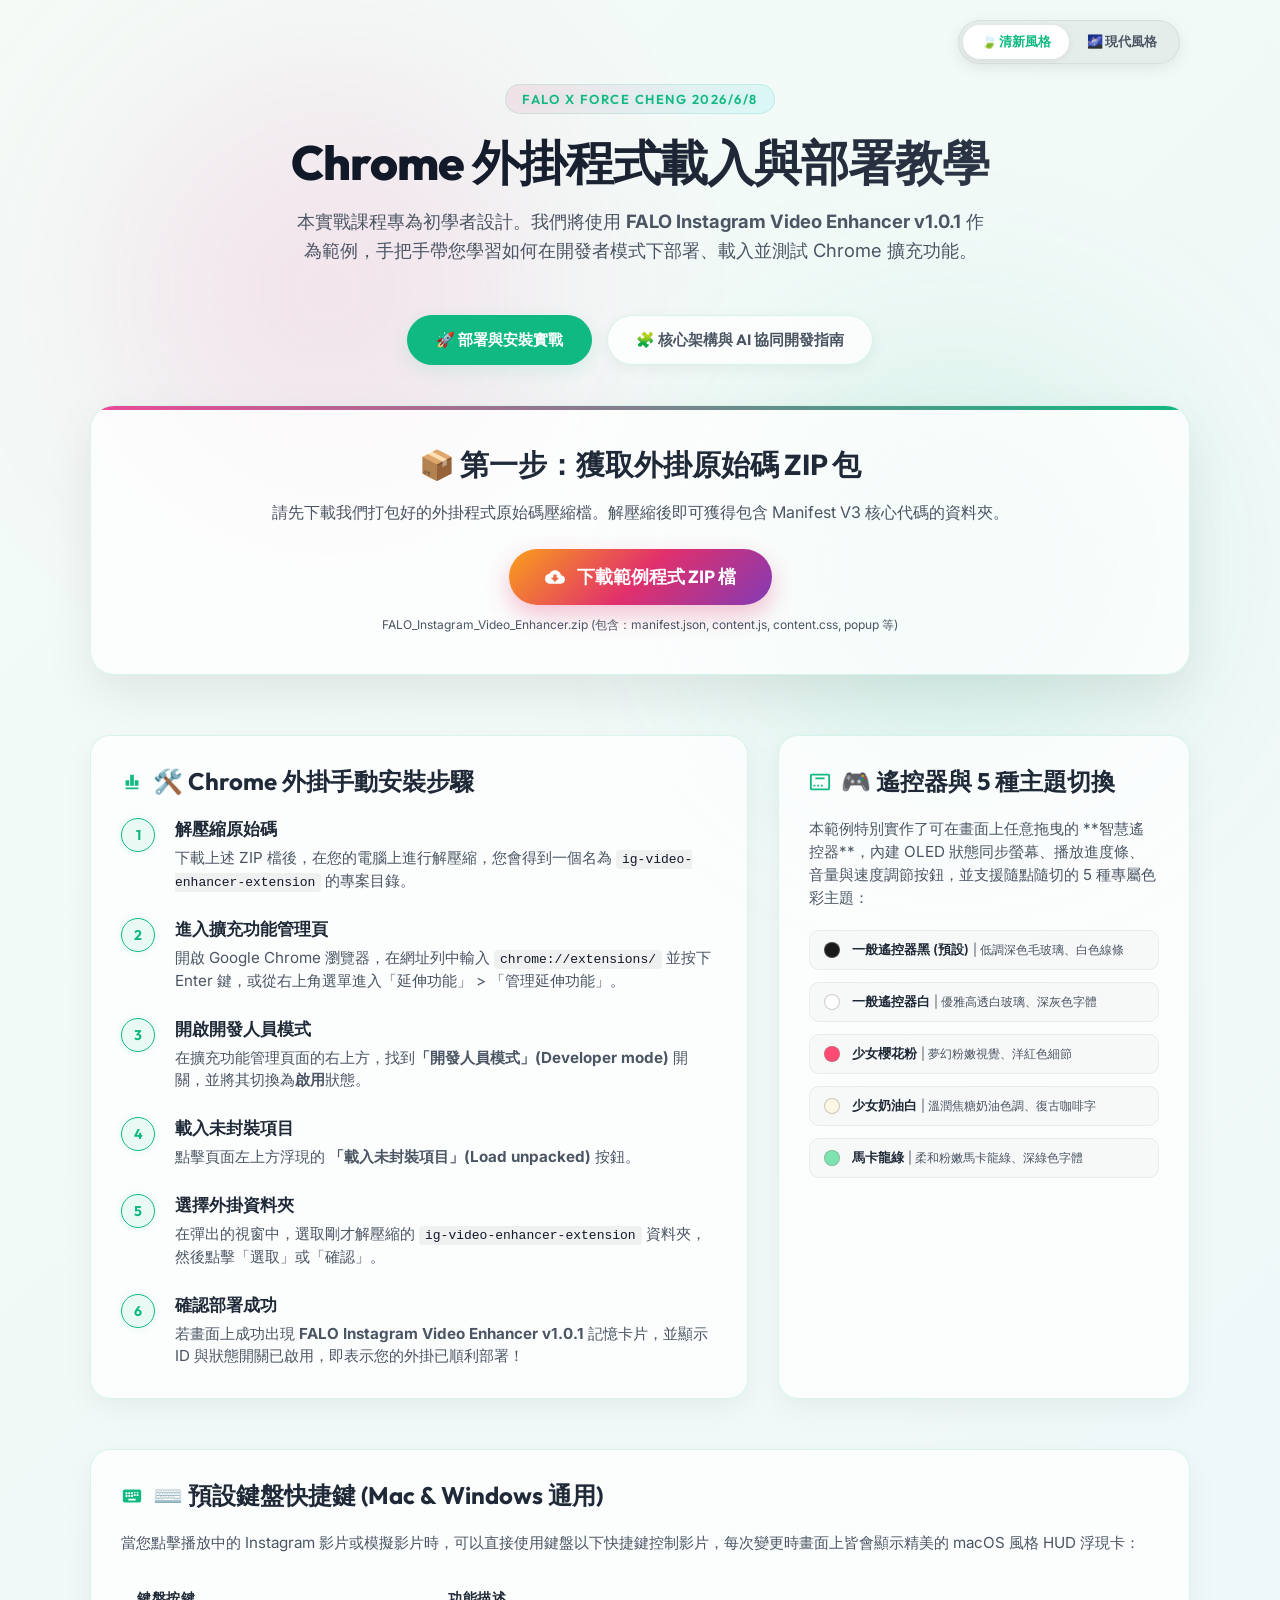
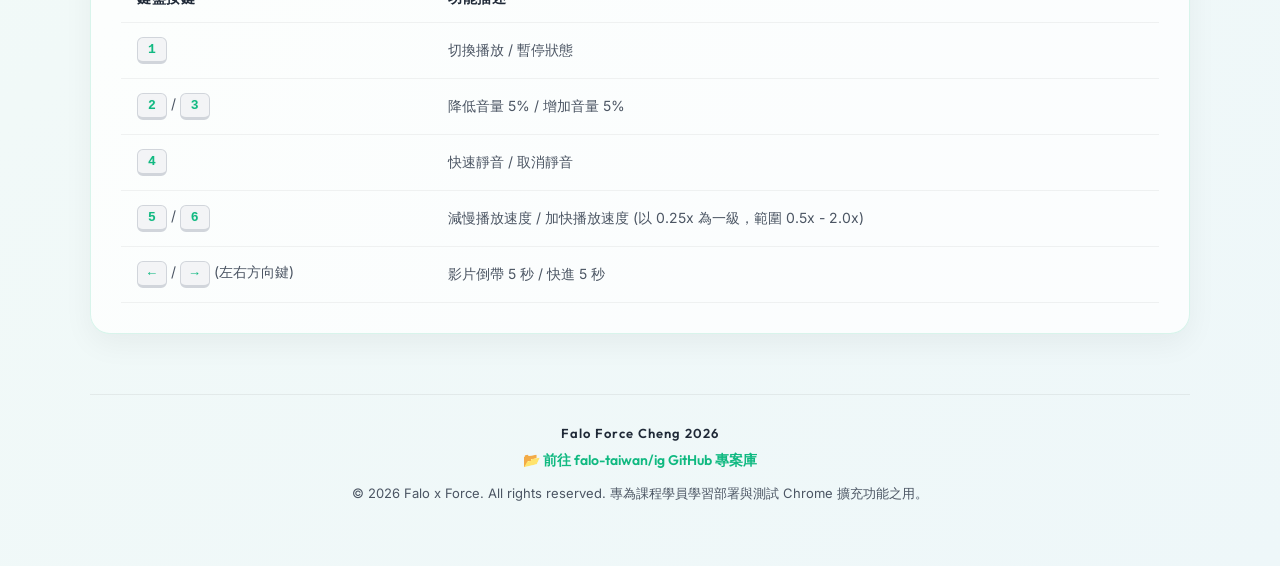
==== commit c60571ef: "remove back button link to class3 to maintain decoupling" ====
--- a/index.html
+++ b/index.html
@@ -879,11 +879,7 @@
   </div>
 
   <div class="wrapper">
-    <!-- Back Button -->
-    <a href="../index.html" class="btn-back">
-      <svg width="16" height="16" viewBox="0 0 24 24" fill="none" stroke="currentColor" stroke-width="2" style="vertical-align: middle; margin-right: 4px;"><line x1="19" y1="12" x2="5" y2="12"/><polyline points="12 19 5 12 12 5"/></svg>
-      返回 Class 03 大綱
-    </a>
+
 
     <!-- Header -->
     <header>
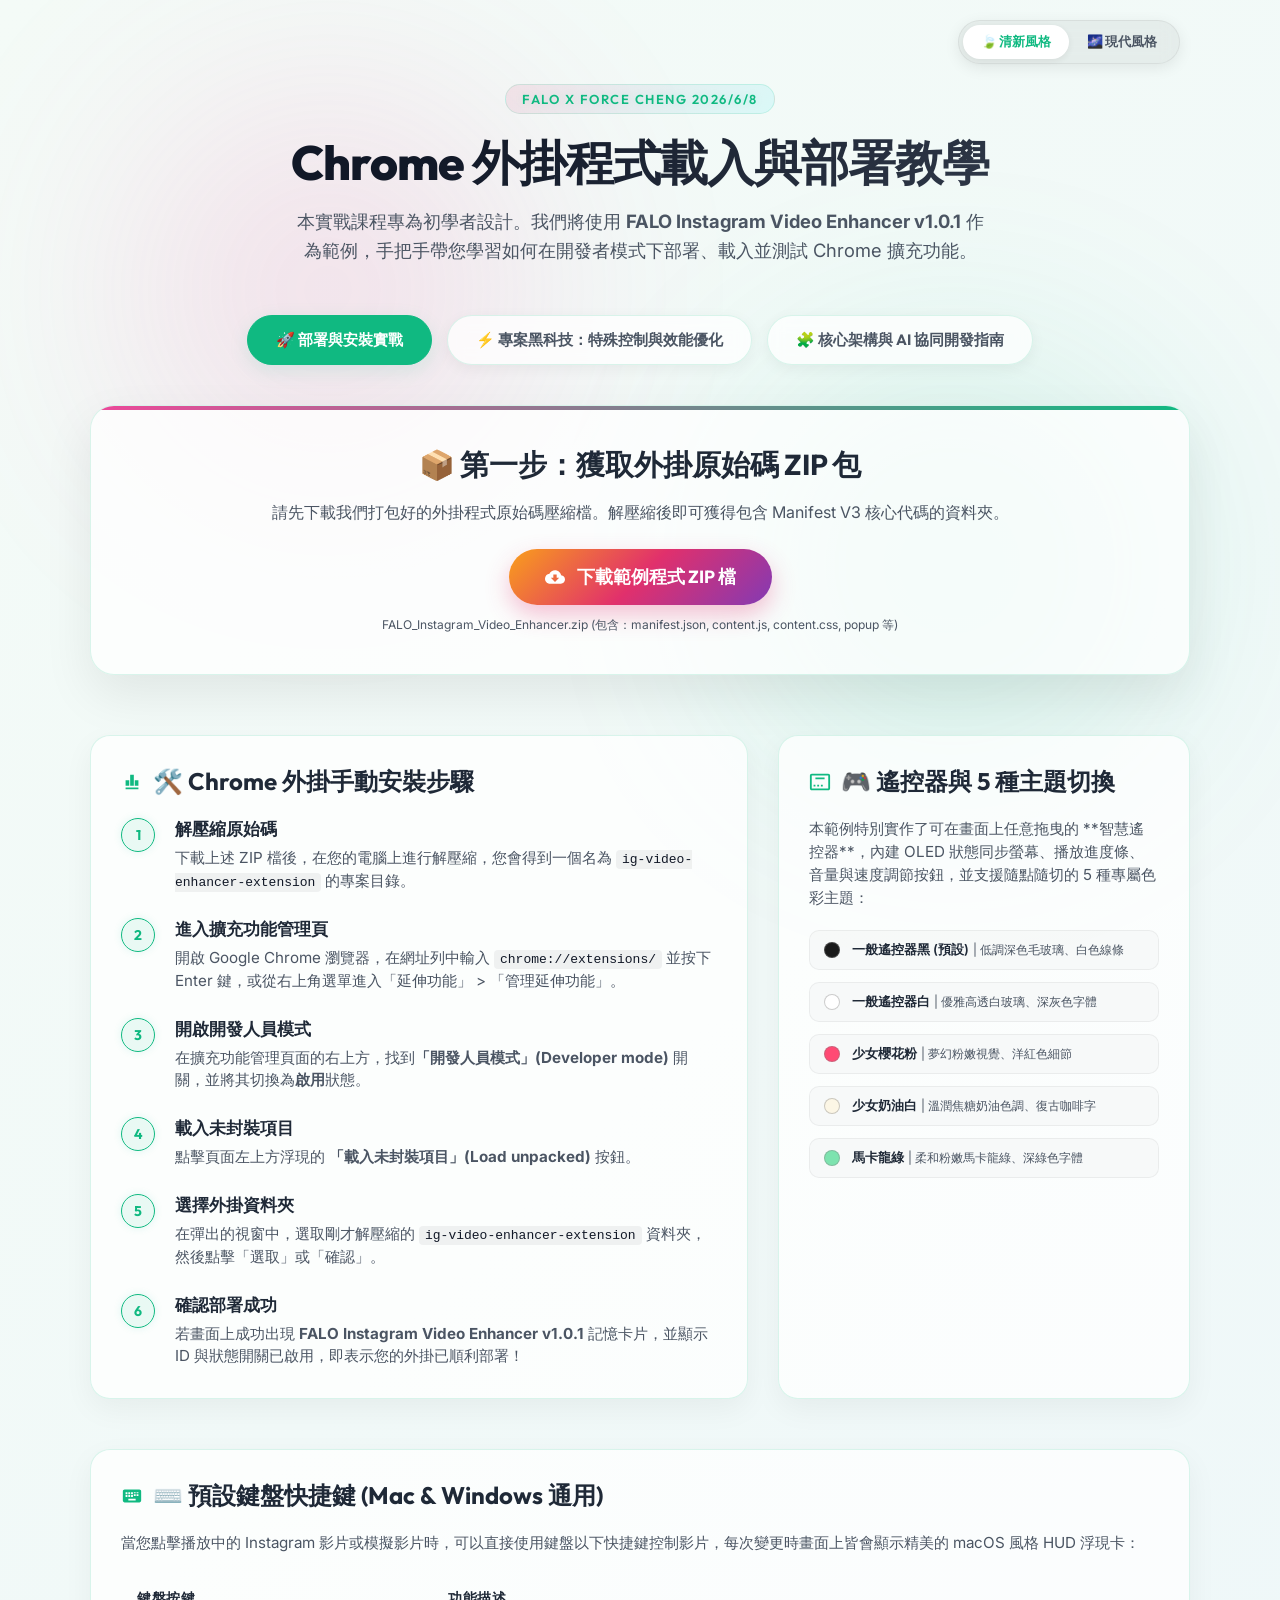
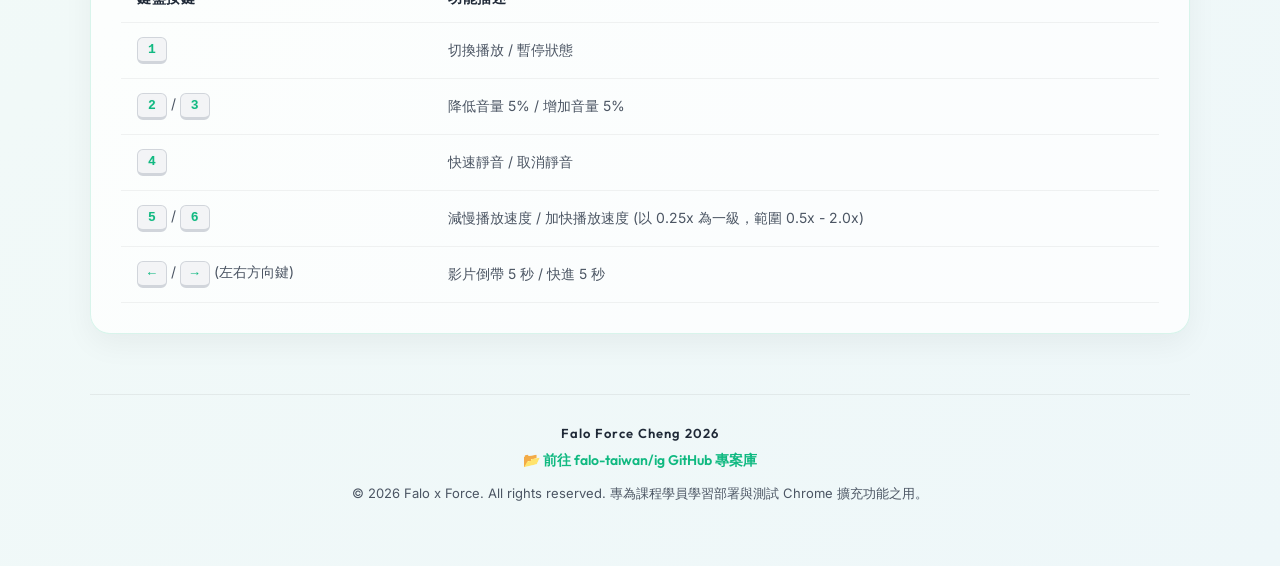
==== commit ae37c5a3: "feat: add Tab 2 detailing technical secrets of video control, move architecture to Tab 3" ====
--- a/index.html
+++ b/index.html
@@ -891,6 +891,7 @@
     <!-- Tab Navigation Switcher -->
     <div class="tabs-container">
       <button class="tab-btn active" data-tab="tab-deploy">🚀 部署與安裝實戰</button>
+      <button class="tab-btn" data-tab="tab-secrets">⚡ 專案黑科技：特殊控制與效能優化</button>
       <button class="tab-btn" data-tab="tab-architecture">🧩 核心架構與 AI 協同開發指南</button>
     </div>
 
@@ -1058,6 +1059,103 @@
     </div>
     </div> <!-- End Tab Deploy -->
 
+    <!-- Tab Secrets Content -->
+    <div id="tab-secrets" class="tab-content">
+      <!-- Secrets Card 1: Bypassing conflict -->
+      <div class="anatomy-diagram-card">
+        <h3>⚡ 為什麼有些地方會「卡卡的」？探討特殊手段控制的本質</h3>
+        <p style="font-size: 0.95rem; color: var(--text-muted); line-height: 1.6; margin-bottom: 20px;">
+          在開發如 Instagram 這類大型、高動態的 SPA (單頁應用) 時，官方前端框架（React/Relay）有一套非常嚴密的事件與播放狀態管理機制。外掛因為不是呼叫原生 API，而是採取「<strong>DOM 植入與覆蓋 (DOM Injection & Overlay)</strong>」的外部強行操作手段，如果沒有處理好瀏覽器的事件流（Event Flow），就容易導致按鈕點擊「卡卡的」、操作不同步、甚至是點擊時觸發 IG 原生暫停與靜音的 Bug。以下為您公開本專案用來突破限制的「黑科技小技巧」：
+        </p>
+      </div>
+
+      <div class="bento-grid">
+        <!-- Hack 1 Card -->
+        <div class="card">
+          <h3>🛡️ 黑科技一：事件攔截與防衝突機制 (Event Propagation Bypass)</h3>
+          <p style="font-size: 0.92rem; color: var(--text-muted); line-height: 1.6; margin-bottom: 15px;">
+            <strong>開發痛點：</strong> 當您點選自製遙控器的按鈕、或拖曳自製的播放進度條時，點擊事件會「冒泡 (Bubble)」傳遞給底層 Instagram 原生的影片容器，觸發 IG 本身的 Click 事件，導致影片又被暫停或靜音，操作感極度不流暢。
+          </p>
+          <p style="font-size: 0.92rem; color: var(--text-muted); line-height: 1.6; margin-bottom: 15px;">
+            <strong>黑科技小技巧：</strong> 外掛在自製的 progress-container 與遙控器按鈕上註冊 <code>pointerdown</code> 與 <code>click</code> 事件，並在第一時間調用：
+          </p>
+          <pre style="background: rgba(0,0,0,0.15); padding: 12px; border-radius: 8px; font-family: monospace; font-size: 12px; overflow-x: auto; color: var(--primary-color); margin-bottom: 15px;">
+e.stopPropagation(); // 阻止事件冒泡，不讓點擊穿透
+e.preventDefault();  // 阻止瀏覽器的預設點擊暫停行為</pre>
+          <p style="font-size: 0.92rem; color: var(--text-muted); line-height: 1.6;">
+            這就像是在 IG 原有介面之上，強行蓋了一層「事件防護罩」，確保遙控器的指令是單向且獨立地直接送給 HTML5 <code>&lt;video&gt;</code>，完全隔絕 IG 原生 JS 監聽器的干擾。
+          </p>
+        </div>
+
+        <!-- Hack 2 Card -->
+        <div class="card">
+          <h3>🎯 黑科技二：多影片視區計算與自動定位 (Viewport Visibility Algorithm)</h3>
+          <p style="font-size: 0.92rem; color: var(--text-muted); line-height: 1.6; margin-bottom: 15px;">
+            <strong>開發痛點：</strong> 當使用者快速上下滑動 IG 牆時，DOM 中其實會殘留好幾個 <code>&lt;video&gt;</code> 標籤。這時按下快捷鍵（如「1」播放暫停），外掛要如何精準判定此時該控制哪一個影片，而不是讓看不見的影片在背景亂播？
+          </p>
+          <p style="font-size: 0.92rem; color: var(--text-muted); line-height: 1.6; margin-bottom: 15px;">
+            <strong>黑科技小技巧：</strong> 外掛並不固定綁定單一 Video，而是在事件觸發時動態計算！透過實時調用 <code>getBoundingClientRect()</code> 計算當前所有影片在 Viewport 中的可見面積：
+          </p>
+          <pre style="background: rgba(0,0,0,0.15); padding: 12px; border-radius: 8px; font-family: monospace; font-size: 12px; overflow-x: auto; color: var(--primary-color); margin-bottom: 15px;">
+// 計算可見寬高乘積，找出目前佔螢幕面積最大的 video
+const visibleHeight = Math.max(0, visibleBottom - visibleTop);
+const visibleWidth = Math.max(0, visibleRight - visibleLeft);
+const visibleArea = visibleHeight * visibleWidth;
+if (visibleArea > maxVisibleArea) { ... }</pre>
+          <p style="font-size: 0.92rem; color: var(--text-muted); line-height: 1.6;">
+            這套算法能在毫秒間定位出「目前畫面上可見佔比最大」的 Reels 影片，將熱鍵操作目標動態綁定在它身上，完美解決滑動時的多影片控制衝突。
+          </p>
+        </div>
+
+        <!-- Hack 3 Card -->
+        <div class="card">
+          <h3>⚙️ 黑科技三：雙模式儲存適配器 (Dual-Mode Storage Wrapper)</h3>
+          <p style="font-size: 0.92rem; color: var(--text-muted); line-height: 1.6; margin-bottom: 15px;">
+            <strong>開發痛點：</strong> Chrome 擴充功能的 <code>chrome.storage.sync</code> 只能在被載入成正式外掛時運行。如果在一般網頁（例如本地教學測試頁面 <code>mock_instagram.html</code>）測試，就會因為找不到 <code>chrome</code> API 而直接報錯崩潰。
+          </p>
+          <p style="font-size: 0.92rem; color: var(--text-muted); line-height: 1.6; margin-bottom: 15px;">
+            <strong>黑科技小技巧：</strong> 外掛實作了巧妙的介面適配器模式 (Adapter Pattern)：
+          </p>
+          <pre style="background: rgba(0,0,0,0.15); padding: 12px; border-radius: 8px; font-family: monospace; font-size: 12px; overflow-x: auto; color: var(--primary-color); margin-bottom: 15px;">
+const storage = {
+  get: (defaults, callback) => {
+    if (typeof chrome !== 'undefined' && chrome.storage) {
+      chrome.storage.sync.get(defaults, callback);
+    } else {
+      // 降級 fallback 支援普通網頁的 localStorage
+      // ...
+    }
+  }
+};</pre>
+          <p style="font-size: 0.92rem; color: var(--text-muted); line-height: 1.6;">
+            這使同一份程式碼同時具備「外掛端」與「網頁 PoC 端」的相容性，讓學生即使不載入外掛，也能在本地測試網頁上完整體驗遙控器的倍速、主題切換等功能！
+          </p>
+        </div>
+
+        <!-- Hack 4 Card -->
+        <div class="card">
+          <h3>🔄 黑科技四：跨標籤同步與 OLED 即時渲染 (OLED Screen Loop)</h3>
+          <p style="font-size: 0.92rem; color: var(--text-muted); line-height: 1.6; margin-bottom: 15px;">
+            <strong>開發痛點：</strong> 遙控器上的 OLED 螢幕需要顯示目前影片的精確播放進度和倍速。如果每個 DOM 更新都綁定高頻率的 <code>timeupdate</code> 事件，可能導致網頁重繪 (Repaint) 過度頻繁而產生掉幀、卡頓。
+          </p>
+          <p style="font-size: 0.92rem; color: var(--text-muted); line-height: 1.6; margin-bottom: 15px;">
+            <strong>黑科技小技巧：</strong> 程式在遙控器內部使用了一個 250ms 的輕量級定時循環，實時渲染 OLED 螢幕：
+          </p>
+          <pre style="background: rgba(0,0,0,0.15); padding: 12px; border-radius: 8px; font-family: monospace; font-size: 12px; overflow-x: auto; color: var(--primary-color); margin-bottom: 15px;">
+setInterval(() => {
+  const video = getActiveVideo();
+  if (video) {
+    screenSpeed.textContent = `SPEED: ${video.playbackRate.toFixed(2)}x`;
+    screenTime.textContent = `${formatTime(video.currentTime)} / ${formatTime(video.duration)}`;
+  }
+}, 250);</pre>
+          <p style="font-size: 0.92rem; color: var(--text-muted); line-height: 1.6;">
+            配合 <code>chrome.storage.onChanged</code> 的全域監聽，當使用者在分頁 A 調整了速度或靜音狀態，設定會瞬間寫入 Storage 並廣播，讓所有分頁的遙控器狀態即時同步。
+          </p>
+        </div>
+      </div>
+    </div> <!-- End Tab Secrets -->
+
     <!-- Tab Architecture -->
     <div id="tab-architecture" class="tab-content">
       <!-- Architecture Overview Card -->
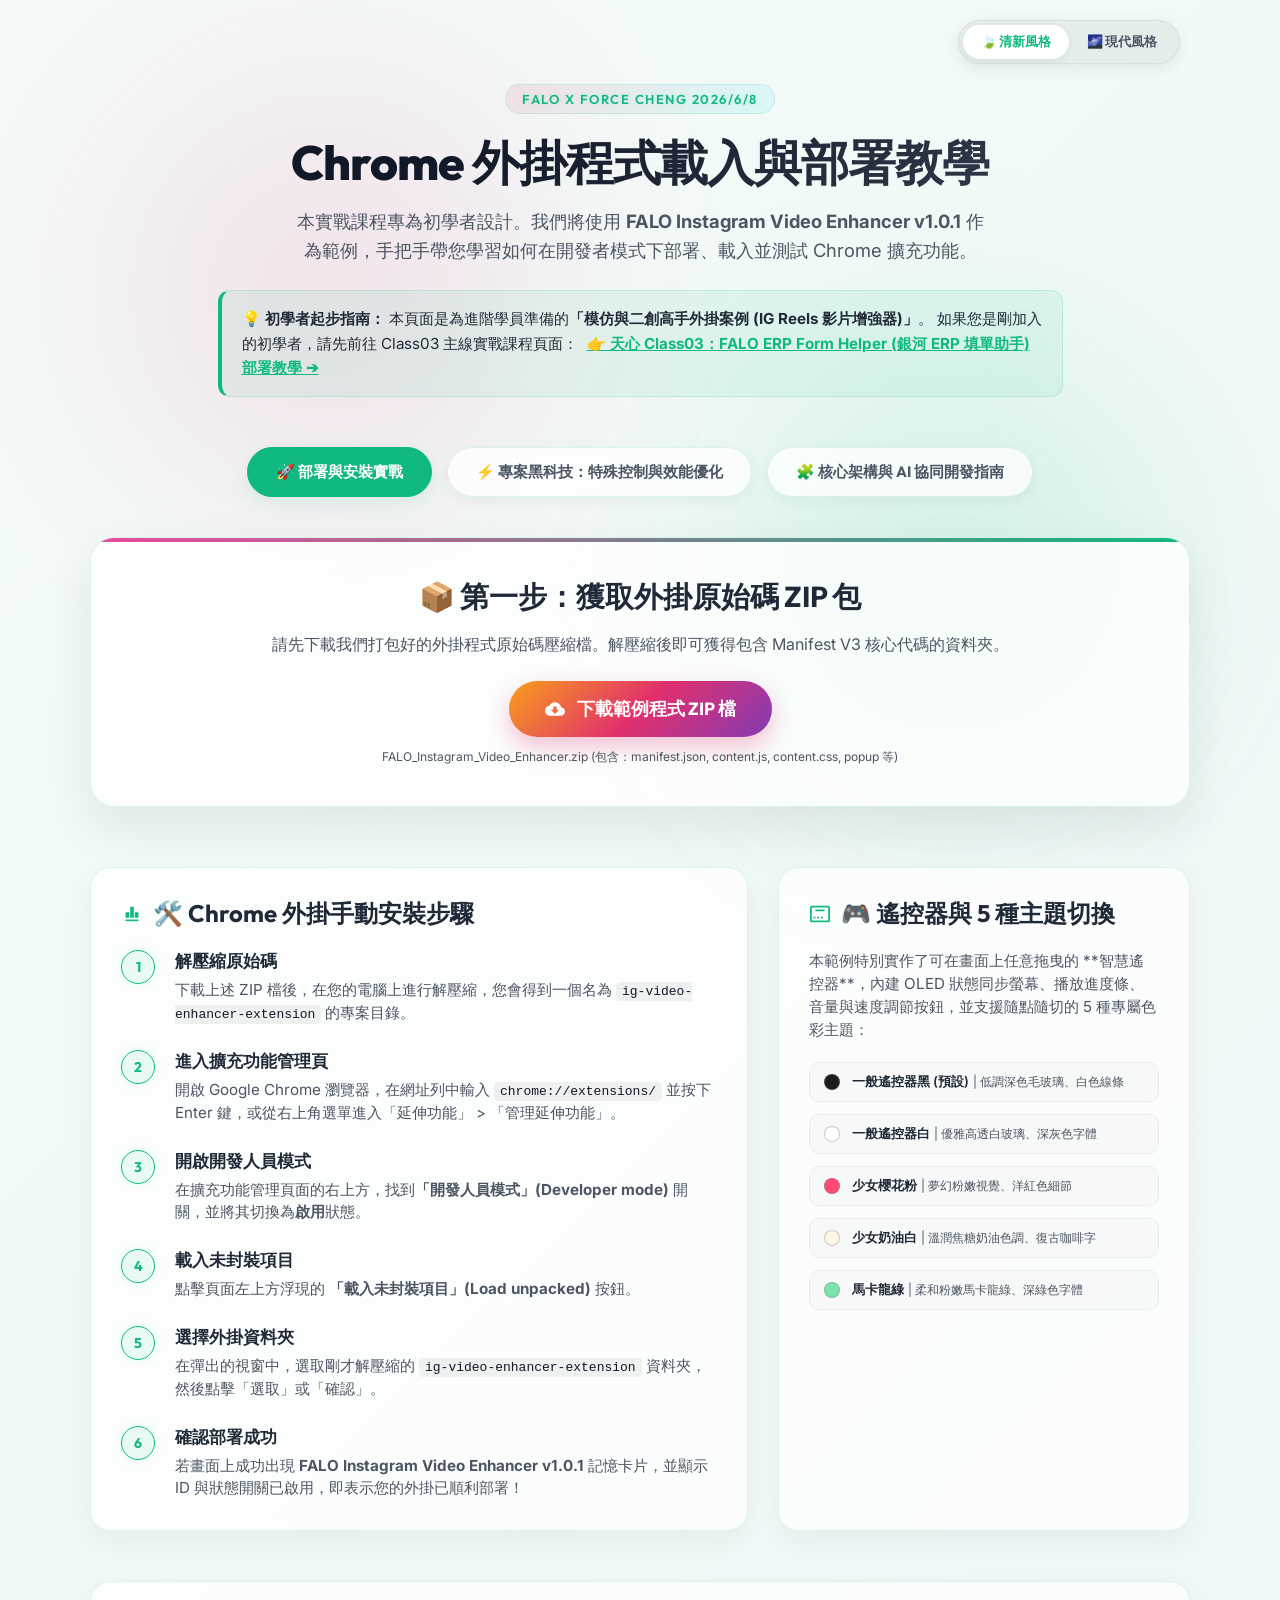
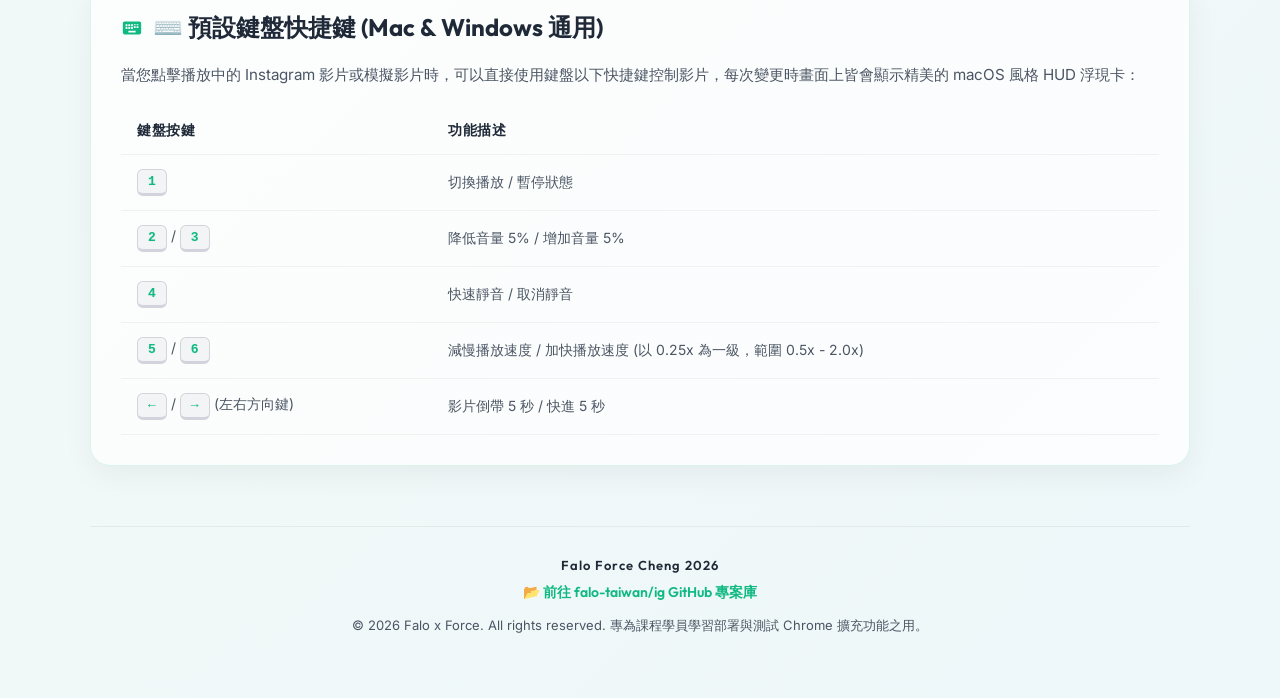
==== commit 7dcb85da: "chore: add redirection notice card for beginner class3 tutorial" ====
--- a/index.html
+++ b/index.html
@@ -886,6 +886,15 @@
       <div class="watermark-badge">Falo x Force Cheng 2026/6/8</div>
       <h1>Chrome 外掛程式載入與部署教學</h1>
       <p class="subtitle">本實戰課程專為初學者設計。我們將使用 <strong>FALO Instagram Video Enhancer v1.0.1</strong> 作為範例，手把手帶您學習如何在開發者模式下部署、載入並測試 Chrome 擴充功能。</p>
+      
+      <!-- Class03 Core Redirection Card -->
+      <div style="background: rgba(16, 185, 129, 0.08); border: 1px solid var(--card-border); border-left: 4px solid var(--primary-color); padding: 16px 20px; border-radius: 12px; margin: 25px auto 10px auto; max-width: 800px; text-align: left; font-size: 0.95rem; line-height: 1.6; color: var(--text-main); backdrop-filter: blur(8px); -webkit-backdrop-filter: blur(8px);">
+        💡 <strong>初學者起步指南：</strong> 本頁面是為進階學員準備的<strong>「模仿與二創高手外掛案例 (IG Reels 影片增強器)」</strong>。
+        如果您是剛加入的初學者，請先前往 Class03 主線實戰課程頁面：
+        <a href="https://falo-taiwan.github.io/class/a01/class3/cases/chrome_extension/" target="_blank" style="color: var(--primary-color); font-weight: 700; text-decoration: underline; margin-left: 5px;">
+          👉 天心 Class03：FALO ERP Form Helper (銀河 ERP 填單助手) 部署教學 ➔
+        </a>
+      </div>
     </header>
 
     <!-- Tab Navigation Switcher -->
@@ -1064,6 +1073,11 @@
       <!-- Secrets Card 1: Bypassing conflict -->
       <div class="anatomy-diagram-card">
         <h3>⚡ 為什麼有些地方會「卡卡的」？探討特殊手段控制的本質</h3>
+        
+        <div style="background: rgba(16, 185, 129, 0.08); border-left: 4px solid var(--primary-color); padding: 15px; border-radius: 8px; margin-bottom: 25px; font-size: 0.92rem; line-height: 1.6; color: var(--text-main);">
+          <strong>💡 研發背景與二創聲明：</strong> 本專案（FALO Instagram Video Enhancer）是參考 Chrome 線上應用程式商店（Chrome Web Store）上的外掛專案 <strong>Progress Bar for Instagram</strong>，經過與 AI Agent 工具深度交流後，參考其核心精神進行全新改寫與實作（並進一步擴充實作了智慧遙控器、5種主題色彩、HUD 提示、坐標儲存鎖定等功能）。這是一個與 AI Agent 交流、參考既有專案精神並進行創意改寫的典型 Vibe Coding 實戰案例。
+        </div>
+
         <p style="font-size: 0.95rem; color: var(--text-muted); line-height: 1.6; margin-bottom: 20px;">
           在開發如 Instagram 這類大型、高動態的 SPA (單頁應用) 時，官方前端框架（React/Relay）有一套非常嚴密的事件與播放狀態管理機制。外掛因為不是呼叫原生 API，而是採取「<strong>DOM 植入與覆蓋 (DOM Injection & Overlay)</strong>」的外部強行操作手段，如果沒有處理好瀏覽器的事件流（Event Flow），就容易導致按鈕點擊「卡卡的」、操作不同步、甚至是點擊時觸發 IG 原生暫停與靜音的 Bug。以下為您公開本專案用來突破限制的「黑科技小技巧」：
         </p>
@@ -1153,6 +1167,51 @@
             配合 <code>chrome.storage.onChanged</code> 的全域監聽，當使用者在分頁 A 調整了速度或靜音狀態，設定會瞬間寫入 Storage 並廣播，讓所有分頁的遙控器狀態即時同步。
           </p>
         </div>
+
+        <!-- Acknowledgement and Feature Compare Card -->
+        <div class="card" style="grid-column: 1 / -1; margin-top: 15px;">
+          <h3>🤝 原版功能重點與致謝 (Acknowledgement & Feature Spotlight)</h3>
+          <p style="font-size: 0.95rem; color: var(--text-muted); line-height: 1.6; margin-bottom: 20px;">
+            在此特別致謝 Chrome 線上應用程式商店的 <strong>Progress Bar for Instagram</strong> 外掛，其創新的設計為本教學專案奠定了關鍵的思路。我們在保留原版優良基礎的同時，透過與 AI 協同進行了深度功能重構與進化：
+          </p>
+          
+          <table class="compare-table" style="margin-top: 10px; margin-bottom: 20px;">
+            <thead>
+              <tr>
+                <th style="width: 30%;">功能模組</th>
+                <th style="width: 35%;">原版核心功能 (靈感來源)</th>
+                <th style="width: 35%;">FALO 二創進化版 (AI 協同重構)</th>
+              </tr>
+            </thead>
+            <tbody>
+              <tr>
+                <td><strong>影片進度條 (Timeline)</strong></td>
+                <td>在 Instagram 影片下方植入進度條，點擊可拖拽調整播放進度。</td>
+                <td>保留進度拖曳，並新增滑鼠懸停時即時計算並顯示 hover 時刻的 <strong>精準 Tooltip 時間預覽</strong>。</td>
+              </tr>
+              <tr>
+                <td><strong>音量控制 (Volume)</strong></td>
+                <td>基本音量調整功能。</td>
+                <td>在 IG 原生靜音按鈕上強行注入 <strong>CSS Hover 垂直音量控制條</strong>，支援點選與拖曳微調。</td>
+              </tr>
+              <tr>
+                <td><strong>實體控制器 (Controller)</strong></td>
+                <td>無實體遙控器面板。</td>
+                <td>新增 <strong>智慧懸浮遙控器</strong>，內建 OLED 螢幕即時回傳進度，支援 5 種色彩主題及拖拽坐標鎖定。</td>
+              </tr>
+              <tr>
+                <td><strong>操作回饋 (HUD Display)</strong></td>
+                <td>無螢幕顯示提示。</td>
+                <td>新增 <strong>macOS 風格的 On-Screen HUD 浮現卡</strong>，每次調整速度、音量或快進退時即時彈出回饋。</td>
+              </tr>
+            </tbody>
+          </table>
+          
+          <div style="background: rgba(59, 130, 246, 0.08); border-left: 4px solid var(--secondary-color); padding: 12px 15px; border-radius: 6px; font-size: 0.9rem; line-height: 1.5; color: var(--text-main);">
+            <strong>🙏 特別致謝：</strong>再次感謝 <em>Progress Bar for Instagram</em> 原作者的啟發。本專案以學術交流與 AI Vibe Coding 教學為目的，旨在引導初學者理解如何利用 AI Agent 重構、進化開源/市售創意，並將其系統化整理成企業知識資產。
+          </div>
+        </div>
+
       </div>
     </div> <!-- End Tab Secrets -->
 
